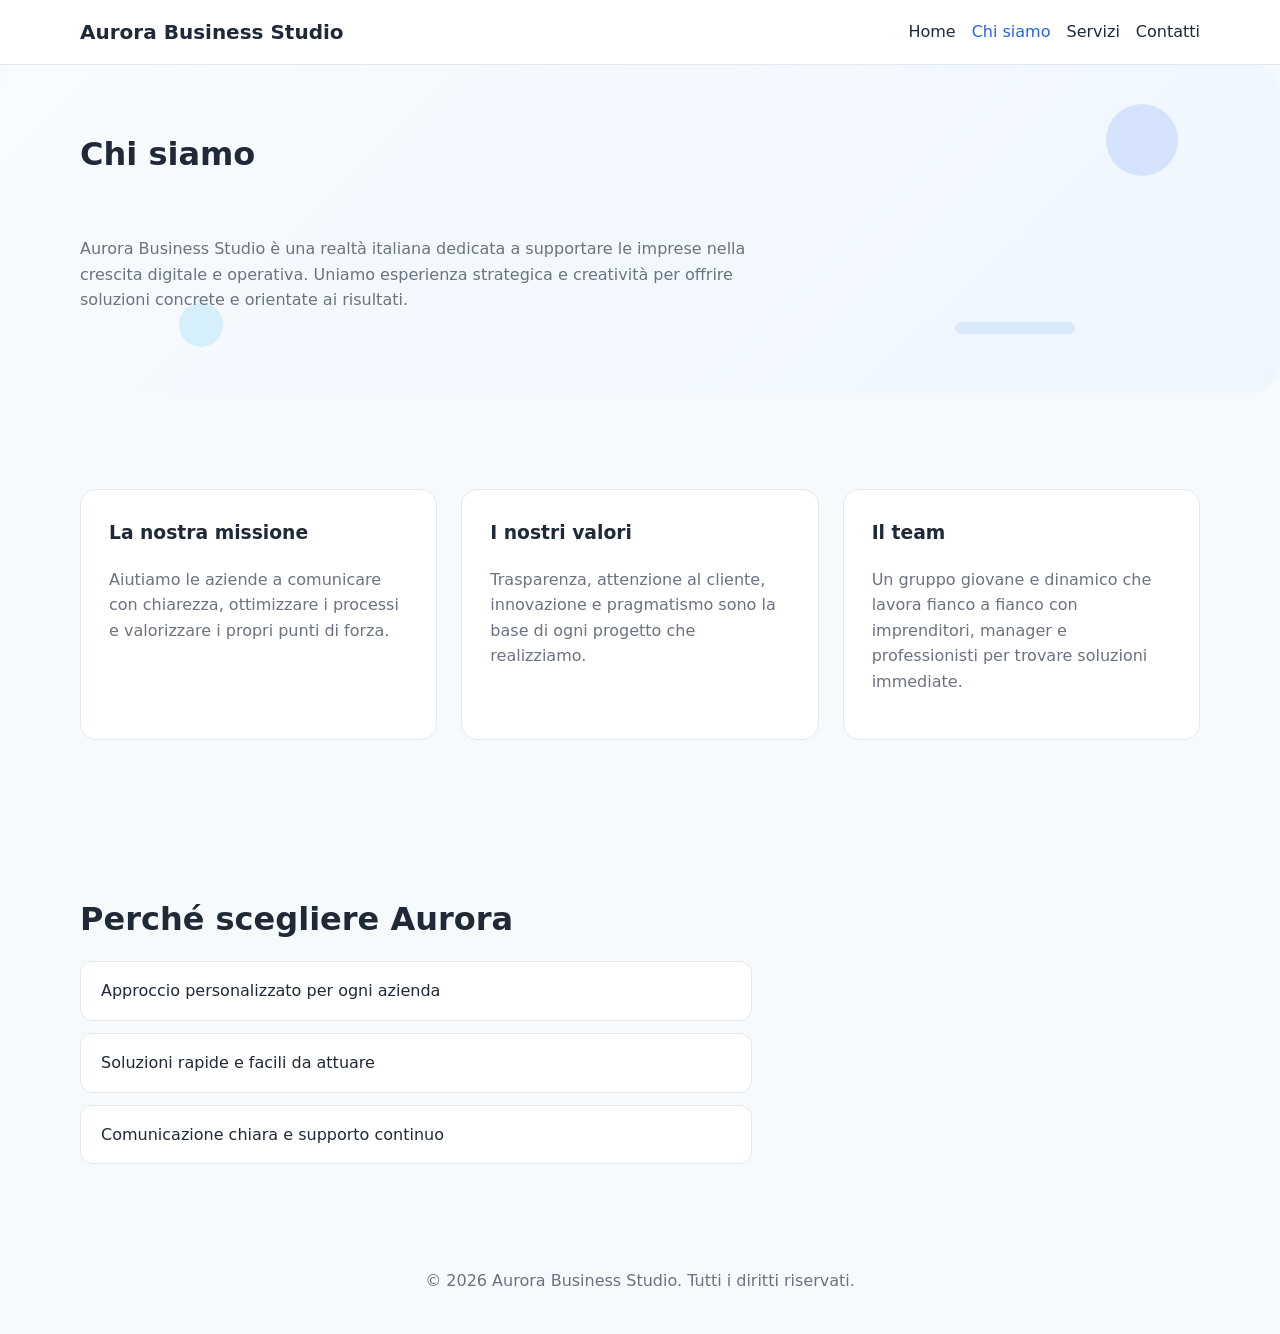
==== chi-siamo.html @ 3a38fb35 "Add initial HTML, CSS, SVG assets, and JavaScript for Aurora Business Studio website" ====
<!DOCTYPE html>
<html lang="it">
<head>
  <meta charset="UTF-8" />
  <meta name="viewport" content="width=device-width, initial-scale=1.0" />
  <title>Chi siamo - Aurora Business Studio</title>
  <link rel="stylesheet" href="styles.css" />
</head>
<body>
  <header class="site-header">
    <div class="container">
      <a class="brand" href="index.html">Aurora Business Studio</a>
      <nav>
        <a href="index.html">Home</a>
        <a href="chi-siamo.html" class="active">Chi siamo</a>
        <a href="servizi.html">Servizi</a>
        <a href="contatti.html">Contatti</a>
      </nav>
    </div>
  </header>

  <main>
    <section class="section page-hero fade-in">
      <div class="hero-decor">
        <span></span>
        <span></span>
        <span></span>
      </div>
      <div class="container">
        <h2>Chi siamo</h2>
        <p>Aurora Business Studio è una realtà italiana dedicata a supportare le imprese nella crescita digitale e operativa. Uniamo esperienza strategica e creatività per offrire soluzioni concrete e orientate ai risultati.</p>
      </div>
    </section>

    <section class="section feature-section fade-in">
      <div class="container service-grid">
        <article>
          <h3>La nostra missione</h3>
          <p>Aiutiamo le aziende a comunicare con chiarezza, ottimizzare i processi e valorizzare i propri punti di forza.</p>
        </article>
        <article>
          <h3>I nostri valori</h3>
          <p>Trasparenza, attenzione al cliente, innovazione e pragmatismo sono la base di ogni progetto che realizziamo.</p>
        </article>
        <article>
          <h3>Il team</h3>
          <p>Un gruppo giovane e dinamico che lavora fianco a fianco con imprenditori, manager e professionisti per trovare soluzioni immediate.</p>
        </article>
      </div>
    </section>

    <section class="section fade-in">
      <div class="container">
        <h2>Perché scegliere Aurora</h2>
        <ul class="feature-list">
          <li>Approccio personalizzato per ogni azienda</li>
          <li>Soluzioni rapide e facili da attuare</li>
          <li>Comunicazione chiara e supporto continuo</li>
        </ul>
      </div>
    </section>
  </main>

  <footer class="site-footer">
    <div class="container">
      <p>&copy; 2026 Aurora Business Studio. Tutti i diritti riservati.</p>
    </div>
  </footer>

  <script src="script.js"></script>
</body>
</html>
---- styles.css ----
:root {
  --bg: #f7fafc;
  --surface: #ffffff;
  --text: #1f2937;
  --muted: #6b7280;
  --primary: #2563eb;
  --primary-dark: #1d4ed8;
  --border: #e5e7eb;
}

* {
  box-sizing: border-box;
}

body {
  margin: 0;
  font-family: Inter, system-ui, sans-serif;
  background: var(--bg);
  color: var(--text);
  line-height: 1.6;
}

img {
  max-width: 100%;
  display: block;
}

.container {
  width: min(1120px, calc(100% - 2rem));
  margin: 0 auto;
}

.site-header {
  background: var(--surface);
  border-bottom: 1px solid var(--border);
  position: sticky;
  top: 0;
  z-index: 10;
}

.site-header .container {
  display: flex;
  align-items: center;
  justify-content: space-between;
  gap: 1rem;
  padding: 1rem 0;
}

.site-header h1 {
  margin: 0;
  font-size: 1.25rem;
}

nav {
  display: flex;
  flex-wrap: wrap;
  gap: 1rem;
}

.brand {
  color: var(--text);
  text-decoration: none;
  font-weight: 700;
  font-size: 1.25rem;
}

nav a {
  color: var(--text);
  text-decoration: none;
  font-weight: 500;
}

nav a:hover,
nav a.active,
.brand:hover {
  color: var(--primary);
}

.hero {
  min-height: calc(100vh - 90px);
  padding: 5rem 0 4rem;
  display: grid;
  align-items: center;
  background: linear-gradient(135deg, #eff6ff 0%, #f8fafc 100%);
}

.hero .container {
  max-width: 1120px;
  display: grid;
  gap: 2rem;
  align-items: center;
  grid-template-columns: 1fr 1fr;
}

.hero-text {
  max-width: 40rem;
}

.hero-image {
  position: relative;
}

.hero-image img {
  width: 100%;
  border-radius: 1.5rem;
  box-shadow: 0 24px 60px rgba(15, 23, 42, 0.08);
  animation: floatImage 8s ease-in-out infinite;
}

.hero-graphics {
  position: absolute;
  inset: 0;
  pointer-events: none;
}

.graphic {
  position: absolute;
  border-radius: 999px;
  opacity: 0.9;
  animation: floatAround 6s ease-in-out infinite;
}

.graphic-circle {
  width: 80px;
  height: 80px;
  background: rgba(37, 99, 235, 0.16);
  top: 10%;
  left: 12%;
}

.graphic-small {
  width: 50px;
  height: 50px;
  background: rgba(14, 165, 233, 0.22);
  top: 65%;
  right: 14%;
  animation-delay: 1.2s;
}

.graphic-line {
  width: 120px;
  height: 14px;
  background: rgba(59, 130, 246, 0.24);
  bottom: 12%;
  left: 26%;
  border-radius: 999px;
  animation-delay: 0.6s;
}

.card-icon img {
  width: 52px;
  animation: popIn 0.7s ease-out;
}

.service-grid article {
  background: var(--surface);
  border: 1px solid var(--border);
  border-radius: 1rem;
  padding: 1.75rem;
  transition: transform 0.25s ease, box-shadow 0.25s ease;
}

.service-grid article:hover {
  transform: translateY(-6px);
  box-shadow: 0 20px 40px rgba(15, 23, 42, 0.12);
}

@keyframes floatImage {
  0%, 100% { transform: translateY(0); }
  50% { transform: translateY(-10px); }
}

@keyframes floatAround {
  0%, 100% { transform: translateY(0); }
  50% { transform: translateY(10px); }
}

@keyframes popIn {
  from { opacity: 0; transform: scale(0.85); }
  to { opacity: 1; transform: scale(1); }
}

.page-hero {
  position: relative;
  overflow: hidden;
  border-radius: 1.75rem;
  background: linear-gradient(135deg, #f8fbff 0%, #eff6ff 100%);
  padding: 3rem 2rem;
  margin-bottom: 2rem;
}

.page-hero .container {
  display: grid;
  gap: 1.5rem;
  align-items: center;
}

.page-hero .hero-decor {
  position: absolute;
  inset: 0;
  pointer-events: none;
}

.page-hero .hero-decor span {
  position: absolute;
  border-radius: 999px;
  opacity: 0.75;
  animation: floatAround 7s ease-in-out infinite;
}

.page-hero .hero-decor span:nth-child(1) {
  width: 72px;
  height: 72px;
  background: rgba(37, 99, 235, 0.18);
  top: 12%;
  right: 8%;
}

.page-hero .hero-decor span:nth-child(2) {
  width: 44px;
  height: 44px;
  background: rgba(14, 165, 233, 0.18);
  bottom: 14%;
  left: 14%;
  animation-delay: 1.1s;
}

.page-hero .hero-decor span:nth-child(3) {
  width: 120px;
  height: 12px;
  background: rgba(59, 130, 246, 0.16);
  bottom: 18%;
  right: 16%;
  border-radius: 999px;
  animation-delay: 0.5s;
}

.page-hero h2 {
  margin: 0;
}

.service-grid article {
  background: var(--surface);
  border: 1px solid var(--border);
  border-radius: 1rem;
  padding: 1.75rem;
  transition: transform 0.25s ease, box-shadow 0.25s ease;
}

.hero p {
  max-width: 34rem;
  margin: 1.5rem 0 2.5rem;
  color: var(--muted);
  font-size: 1.05rem;
}

.button {
  display: inline-block;
  padding: 0.9rem 1.75rem;
  background: var(--primary);
  color: white;
  border-radius: 999px;
  text-decoration: none;
  font-weight: 600;
}

.button:hover {
  background: var(--primary-dark);
}

.section {
  padding: 4rem 0;
}

.section h2 {
  margin-bottom: 1rem;
  font-size: 2rem;
}

.section p {
  max-width: 42rem;
  color: var(--muted);
}

.feature-list {
  display: grid;
  gap: 0.75rem;
  max-width: 42rem;
  list-style: none;
  padding: 0;
  margin: 0;
}

.feature-list li {
  background: var(--surface);
  border: 1px solid var(--border);
  border-radius: 0.75rem;
  padding: 1rem 1.25rem;
}

.service-grid {
  display: grid;
  gap: 1.5rem;
  grid-template-columns: repeat(auto-fit, minmax(220px, 1fr));
}

.home-grid {
  max-width: 960px;
  margin-inline: auto;
}

.service-grid article {
  background: var(--surface);
  border: 1px solid var(--border);
  border-radius: 1rem;
  padding: 1.75rem;
}

.service-grid h3 {
  margin-top: 0;
}

.contact-section form {
  display: grid;
  gap: 1rem;
  max-width: 40rem;
}

label {
  font-weight: 600;
}

input,
textarea {
  width: 100%;
  border: 1px solid var(--border);
  border-radius: 0.75rem;
  padding: 0.9rem 1rem;
  font: inherit;
  background: white;
}

button[type="submit"] {
  width: fit-content;
  padding: 0.95rem 1.8rem;
  border: none;
  border-radius: 999px;
  background: var(--primary);
  color: white;
  cursor: pointer;
  font-weight: 600;
}

button[type="submit"]:hover {
  background: var(--primary-dark);
}

.popup-overlay {
  position: fixed;
  inset: 0;
  background: rgba(15, 23, 42, 0.55);
  display: grid;
  place-items: center;
  padding: 1.5rem;
  z-index: 50;
}

.popup-card {
  background: var(--surface);
  border-radius: 1.25rem;
  padding: 2rem;
  width: min(420px, 100%);
  text-align: center;
  box-shadow: 0 24px 80px rgba(15, 23, 42, 0.18);
  animation: popupIn 0.24s ease-out;
}

.popup-card h3 {
  margin-top: 0;
  margin-bottom: 0.75rem;
}

.popup-card p {
  color: var(--muted);
  margin-bottom: 1.5rem;
}

#popup-close {
  background: var(--primary);
  color: white;
  border: none;
  border-radius: 999px;
  padding: 0.9rem 1.5rem;
  cursor: pointer;
  font-weight: 600;
}

#popup-close:hover {
  background: var(--primary-dark);
}

.hidden {
  display: none;
}

@keyframes popupIn {
  from {
    opacity: 0;
    transform: translateY(20px) scale(0.97);
  }
  to {
    opacity: 1;
    transform: translateY(0) scale(1);
  }
}

.fade-in {
  opacity: 0;
  transform: translateY(20px);
  animation: fadeInUp 0.8s ease forwards;
}

.fade-in:nth-child(1) {
  animation-delay: 0.1s;
}

.fade-in:nth-child(2) {
  animation-delay: 0.2s;
}

.fade-in:nth-child(3) {
  animation-delay: 0.3s;
}

@keyframes fadeInUp {
  to {
    opacity: 1;
    transform: translateY(0);
  }
}

.info-card {
  background: var(--surface);
  border: 1px solid var(--border);
  border-radius: 1rem;
  padding: 2rem;
  box-shadow: 0 20px 50px rgba(15, 23, 42, 0.06);
}

.contact-grid {
  display: grid;
  gap: 2rem;
  grid-template-columns: 1fr 1fr;
}

.contact-info {
  background: linear-gradient(135deg, rgba(37, 99, 235, 0.08), rgba(56, 189, 248, 0.08));
  border: 1px solid rgba(37, 99, 235, 0.15);
  border-radius: 1rem;
  padding: 2rem;
}

@media (max-width: 840px) {
  .contact-grid {
    grid-template-columns: 1fr;
  }
}

.site-footer {
  padding: 1.5rem 0;
  text-align: center;
  color: var(--muted);
}

@media (max-width: 840px) {
  .service-grid,
  .contact-grid {
    grid-template-columns: 1fr;
  }
}

@media (max-width: 840px) {
  .service-grid,
  .contact-grid {
    grid-template-columns: 1fr;
  }

  .hero {
    min-height: auto;
    padding: 4rem 0 3rem;
  }

  .hero .container,
  .page-hero .container {
    grid-template-columns: 1fr;
  }

  .hero h2,
  .page-hero h2 {
    font-size: clamp(2rem, 6vw, 2.6rem);
  }

  .hero p,
  .page-hero p {
    max-width: 100%;
  }
}

@media (max-width: 640px) {
  .site-header .container {
    flex-direction: column;
    align-items: flex-start;
  }

  .hero {
    padding: 3rem 0 2rem;
  }

  .hero .container {
    width: 100%;
  }

  .hero h2 {
    font-size: 2.1rem;
  }

  .hero p {
    margin-bottom: 1.5rem;
  }

  .site-header {
    padding: 0.75rem 0;
  }
}
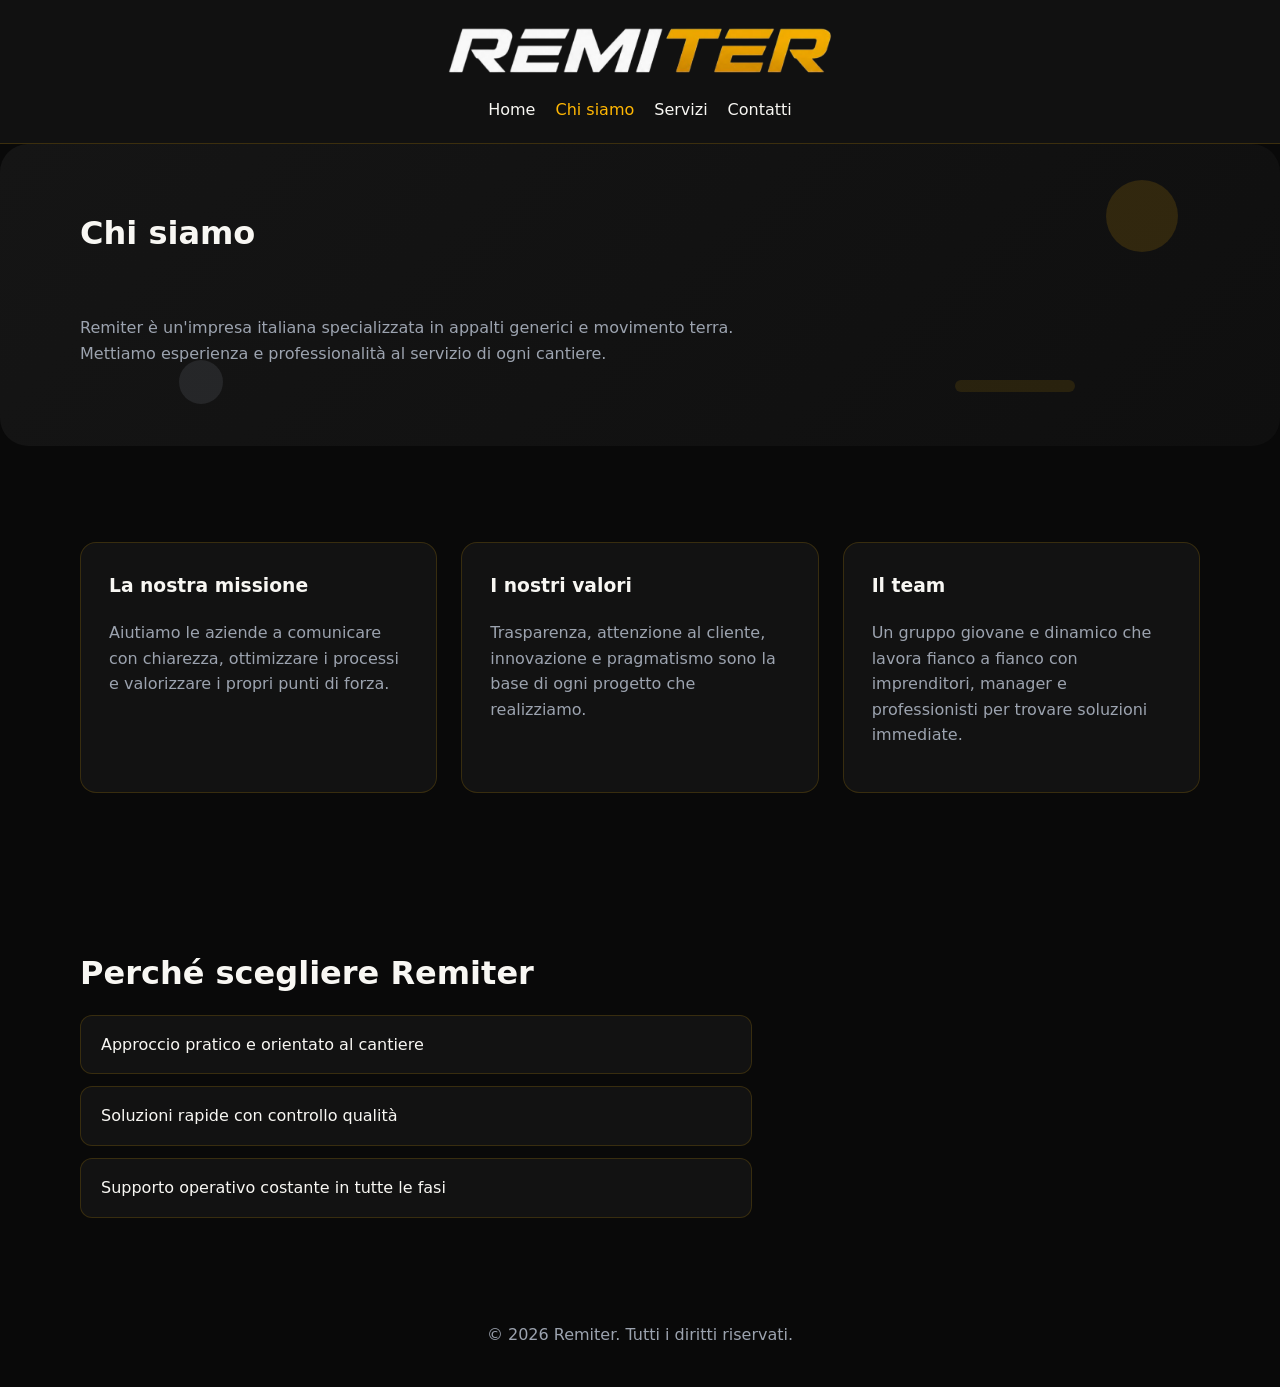
==== commit 16817f9a: "Refactor code structure for improved readability and maintainability" ====
--- a/chi-siamo.html
+++ b/chi-siamo.html
@@ -3,13 +3,13 @@
 <head>
   <meta charset="UTF-8" />
   <meta name="viewport" content="width=device-width, initial-scale=1.0" />
-  <title>Chi siamo - Aurora Business Studio</title>
+  <title>Chi siamo - Remiter</title>
   <link rel="stylesheet" href="styles.css" />
 </head>
 <body>
   <header class="site-header">
     <div class="container">
-      <a class="brand" href="index.html">Aurora Business Studio</a>
+      <a class="brand" href="index.html"><img class="brand-logo" src="assets/text.png" alt="Remiter logo" /></a>
       <nav>
         <a href="index.html">Home</a>
         <a href="chi-siamo.html" class="active">Chi siamo</a>
@@ -28,7 +28,7 @@
       </div>
       <div class="container">
         <h2>Chi siamo</h2>
-        <p>Aurora Business Studio è una realtà italiana dedicata a supportare le imprese nella crescita digitale e operativa. Uniamo esperienza strategica e creatività per offrire soluzioni concrete e orientate ai risultati.</p>
+        <p>Remiter è un'impresa italiana specializzata in appalti generici e movimento terra. Mettiamo esperienza e professionalità al servizio di ogni cantiere.</p>
       </div>
     </section>
 
@@ -51,11 +51,11 @@
 
     <section class="section fade-in">
       <div class="container">
-        <h2>Perché scegliere Aurora</h2>
+        <h2>Perché scegliere Remiter</h2>
         <ul class="feature-list">
-          <li>Approccio personalizzato per ogni azienda</li>
-          <li>Soluzioni rapide e facili da attuare</li>
-          <li>Comunicazione chiara e supporto continuo</li>
+          <li>Approccio pratico e orientato al cantiere</li>
+          <li>Soluzioni rapide con controllo qualità</li>
+          <li>Supporto operativo costante in tutte le fasi</li>
         </ul>
       </div>
     </section>
@@ -63,7 +63,7 @@
 
   <footer class="site-footer">
     <div class="container">
-      <p>&copy; 2026 Aurora Business Studio. Tutti i diritti riservati.</p>
+      <p>&copy; 2026 Remiter. Tutti i diritti riservati.</p>
     </div>
   </footer>
 
--- a/styles.css
+++ b/styles.css
@@ -1,11 +1,13 @@
 :root {
-  --bg: #f7fafc;
-  --surface: #ffffff;
-  --text: #1f2937;
-  --muted: #6b7280;
-  --primary: #2563eb;
-  --primary-dark: #1d4ed8;
-  --border: #e5e7eb;
+  --bg: #090909;
+  --surface: #121212;
+  --surface-soft: #1f1f1f;
+  --text: #f8f7f3;
+  --muted: #9ca3af;
+  --primary: #ffb703;
+  --primary-dark: #d48806;
+  --accent: #f7c948;
+  --border: rgba(255, 183, 3, 0.16);
 }
 
 * {
@@ -20,19 +22,32 @@
   line-height: 1.6;
 }
 
+body.intro-active {
+  overflow: hidden;
+  height: 100vh;
+}
+
 img {
   max-width: 100%;
   display: block;
 }
 
+body.intro-hidden .site-header,
+body.intro-hidden main,
+body.no-intro .site-header,
+body.no-intro main {
+  opacity: 1;
+  transform: translateY(0);
+}
+
 .container {
   width: min(1120px, calc(100% - 2rem));
   margin: 0 auto;
 }
 
 .site-header {
-  background: var(--surface);
-  border-bottom: 1px solid var(--border);
+  background: rgba(18, 18, 18, 0.96);
+  border-bottom: 1px solid rgba(255, 183, 3, 0.18);
   position: sticky;
   top: 0;
   z-index: 10;
@@ -40,10 +55,163 @@
 
 .site-header .container {
   display: flex;
+  flex-direction: column;
   align-items: center;
-  justify-content: space-between;
-  gap: 1rem;
-  padding: 1rem 0;
+  justify-content: center;
+  gap: 0.75rem;
+  padding: 1.25rem 0;
+}
+
+.hero {
+  min-height: calc(100vh - 90px);
+  padding: 5rem 0 4rem;
+  display: grid;
+  align-items: center;
+  background: linear-gradient(180deg, rgba(30, 30, 30, 1) 0%, rgba(18, 18, 18, 1) 100%);
+}
+
+.intro-screen {
+  position: fixed;
+  inset: 0;
+  display: grid;
+  place-items: center;
+  background: #090909;
+  z-index: 1000;
+  opacity: 1;
+  transition: opacity 0.7s ease;
+}
+
+.intro-screen.hidden {
+  opacity: 0;
+  pointer-events: none;
+}
+
+.site-header,
+main {
+  opacity: 0;
+  transform: translateY(18px);
+  transition: opacity 0.75s ease, transform 0.75s ease;
+}
+
+body.intro-hidden .site-header,
+body.intro-hidden main {
+  opacity: 1;
+  transform: translateY(0);
+}
+
+.intro-content {
+  text-align: center;
+  color: #f8f7f3;
+}
+
+.intro-logo {
+  width: 320px;
+  max-width: 90vw;
+  height: auto;
+  display: block;
+  margin: 0 auto 1rem;
+  opacity: 0;
+  transform: scale(0.85);
+  animation: introReveal 1.2s ease forwards;
+}
+
+.intro-subtitle {
+  margin: 0;
+  color: #9ca3af;
+  font-size: 1rem;
+  letter-spacing: 0.15em;
+  text-transform: uppercase;
+  opacity: 0;
+  transform: translateY(16px);
+  animation: introText 1.2s ease 0.5s forwards;
+}
+
+.intro-arrow {
+  width: 42px;
+  height: 42px;
+  margin: 1.75rem auto 0;
+  border-bottom: 3px solid #ffb703;
+  border-right: 3px solid #ffb703;
+  transform: rotate(45deg);
+  opacity: 0;
+  animation: introArrow 1.2s ease 0.9s forwards, introBlink 1.5s ease-in-out 1.8s infinite;
+}
+
+@keyframes introReveal {
+  to {
+    opacity: 1;
+    transform: scale(1);
+  }
+}
+
+@keyframes introText {
+  to {
+    opacity: 1;
+    transform: translateY(0);
+  }
+}
+
+@keyframes introArrow {
+  0% {
+    opacity: 0;
+    transform: rotate(45deg);
+  }
+  100% {
+    opacity: 1;
+    transform: rotate(45deg);
+  }
+}
+
+@keyframes introBlink {
+  0%, 100% {
+    opacity: 1;
+  }
+  50% {
+    opacity: 0.35;
+  }
+}
+
+.hero p {
+  max-width: 34rem;
+  margin: 1.5rem 0 2.5rem;
+  color: var(--muted);
+  font-size: 1.05rem;
+}
+
+.button {
+  display: inline-block;
+  padding: 0.9rem 1.75rem;
+  background: var(--primary);
+  color: #090909;
+  border-radius: 999px;
+  text-decoration: none;
+  font-weight: 700;
+}
+
+.button:hover {
+  background: var(--primary-dark);
+}
+
+.feature-list li,
+.service-grid article,
+.popup-card {
+  background: var(--surface);
+  border: 1px solid var(--border);
+}
+
+.section {
+  padding: 4rem 0;
+}
+
+.section h2 {
+  margin-bottom: 1rem;
+  font-size: 2rem;
+  color: var(--text);
+}
+
+.section p {
+  max-width: 42rem;
+  color: var(--muted);
 }
 
 .site-header h1 {
@@ -54,7 +222,8 @@
 nav {
   display: flex;
   flex-wrap: wrap;
-  gap: 1rem;
+  justify-content: center;
+  gap: 1.25rem;
 }
 
 .brand {
@@ -70,6 +239,23 @@
   font-weight: 500;
 }
 
+.brand {
+  color: var(--text);
+  text-decoration: none;
+  font-weight: 700;
+  font-size: 1.25rem;
+  display: inline-flex;
+  align-items: center;
+  gap: 1rem;
+}
+
+.brand-logo {
+  width: 400px;
+  height: auto;
+  display: block;
+  border-radius: 0.35rem;
+}
+
 nav a:hover,
 nav a.active,
 .brand:hover {
@@ -81,7 +267,8 @@
   padding: 5rem 0 4rem;
   display: grid;
   align-items: center;
-  background: linear-gradient(135deg, #eff6ff 0%, #f8fafc 100%);
+  background: radial-gradient(circle at top, rgba(255, 183, 3, 0.08), transparent 28%),
+    linear-gradient(180deg, #121212 0%, #090909 100%);
 }
 
 .hero .container {
@@ -184,7 +371,7 @@
   position: relative;
   overflow: hidden;
   border-radius: 1.75rem;
-  background: linear-gradient(135deg, #f8fbff 0%, #eff6ff 100%);
+  background: linear-gradient(135deg, #151515 0%, #0f0f0f 100%);
   padding: 3rem 2rem;
   margin-bottom: 2rem;
 }
@@ -211,7 +398,7 @@
 .page-hero .hero-decor span:nth-child(1) {
   width: 72px;
   height: 72px;
-  background: rgba(37, 99, 235, 0.18);
+  background: rgba(255, 183, 3, 0.18);
   top: 12%;
   right: 8%;
 }
@@ -219,7 +406,7 @@
 .page-hero .hero-decor span:nth-child(2) {
   width: 44px;
   height: 44px;
-  background: rgba(14, 165, 233, 0.18);
+  background: rgba(156, 163, 175, 0.18);
   bottom: 14%;
   left: 14%;
   animation-delay: 1.1s;
@@ -228,7 +415,7 @@
 .page-hero .hero-decor span:nth-child(3) {
   width: 120px;
   height: 12px;
-  background: rgba(59, 130, 246, 0.16);
+  background: rgba(255, 183, 3, 0.14);
   bottom: 18%;
   right: 16%;
   border-radius: 999px;
@@ -333,11 +520,17 @@
 input,
 textarea {
   width: 100%;
-  border: 1px solid var(--border);
+  border: 1px solid rgba(255, 183, 3, 0.18);
   border-radius: 0.75rem;
   padding: 0.9rem 1rem;
   font: inherit;
-  background: white;
+  background: #121212;
+  color: var(--text);
+}
+
+input::placeholder,
+textarea::placeholder {
+  color: #9ca3af;
 }
 
 button[type="submit"] {
@@ -346,9 +539,9 @@
   border: none;
   border-radius: 999px;
   background: var(--primary);
-  color: white;
+  color: #090909;
   cursor: pointer;
-  font-weight: 600;
+  font-weight: 700;
 }
 
 button[type="submit"]:hover {
@@ -454,8 +647,8 @@
 }
 
 .contact-info {
-  background: linear-gradient(135deg, rgba(37, 99, 235, 0.08), rgba(56, 189, 248, 0.08));
-  border: 1px solid rgba(37, 99, 235, 0.15);
+  background: linear-gradient(135deg, rgba(255, 183, 3, 0.08), rgba(255, 183, 3, 0.02));
+  border: 1px solid rgba(255, 183, 3, 0.15);
   border-radius: 1rem;
   padding: 2rem;
 }
@@ -477,12 +670,20 @@
   .contact-grid {
     grid-template-columns: 1fr;
   }
-}
-
-@media (max-width: 840px) {
-  .service-grid,
-  .contact-grid {
-    grid-template-columns: 1fr;
+
+  .site-header .container {
+    flex-direction: column;
+    align-items: flex-start;
+    gap: 0.75rem;
+  }
+
+  nav {
+    width: 100%;
+    justify-content: flex-start;
+  }
+
+  nav a {
+    padding: 0.35rem 0;
   }
 
   .hero {
@@ -495,6 +696,24 @@
     grid-template-columns: 1fr;
   }
 
+  .hero-image {
+    order: -1;
+  }
+
+  .hero-image img {
+    max-height: 320px;
+    object-fit: cover;
+  }
+
+  .hero-graphics {
+    display: none;
+  }
+
+  .hero-text,
+  .page-hero .container {
+    width: 100%;
+  }
+
   .hero h2,
   .page-hero h2 {
     font-size: clamp(2rem, 6vw, 2.6rem);
@@ -503,6 +722,20 @@
   .hero p,
   .page-hero p {
     max-width: 100%;
+  }
+
+  .section {
+    padding: 3rem 0;
+  }
+
+  .page-hero {
+    padding: 2rem 1rem;
+  }
+
+  .service-grid article,
+  .contact-section form,
+  .feature-list li {
+    padding: 1.25rem;
   }
 }
 
@@ -512,20 +745,32 @@
     align-items: flex-start;
   }
 
+  nav {
+    width: 100%;
+    gap: 0.5rem;
+  }
+
   .hero {
     padding: 3rem 0 2rem;
   }
 
-  .hero .container {
-    width: 100%;
-  }
-
-  .hero h2 {
-    font-size: 2.1rem;
-  }
-
-  .hero p {
-    margin-bottom: 1.5rem;
+  .hero .container,
+  .page-hero .container {
+    gap: 1.5rem;
+  }
+
+  .hero h2,
+  .page-hero h2 {
+    font-size: 2rem;
+  }
+
+  .hero p,
+  .page-hero p {
+    margin-bottom: 1.25rem;
+  }
+
+  .hero-image img {
+    border-radius: 1.2rem;
   }
 
   .site-header {
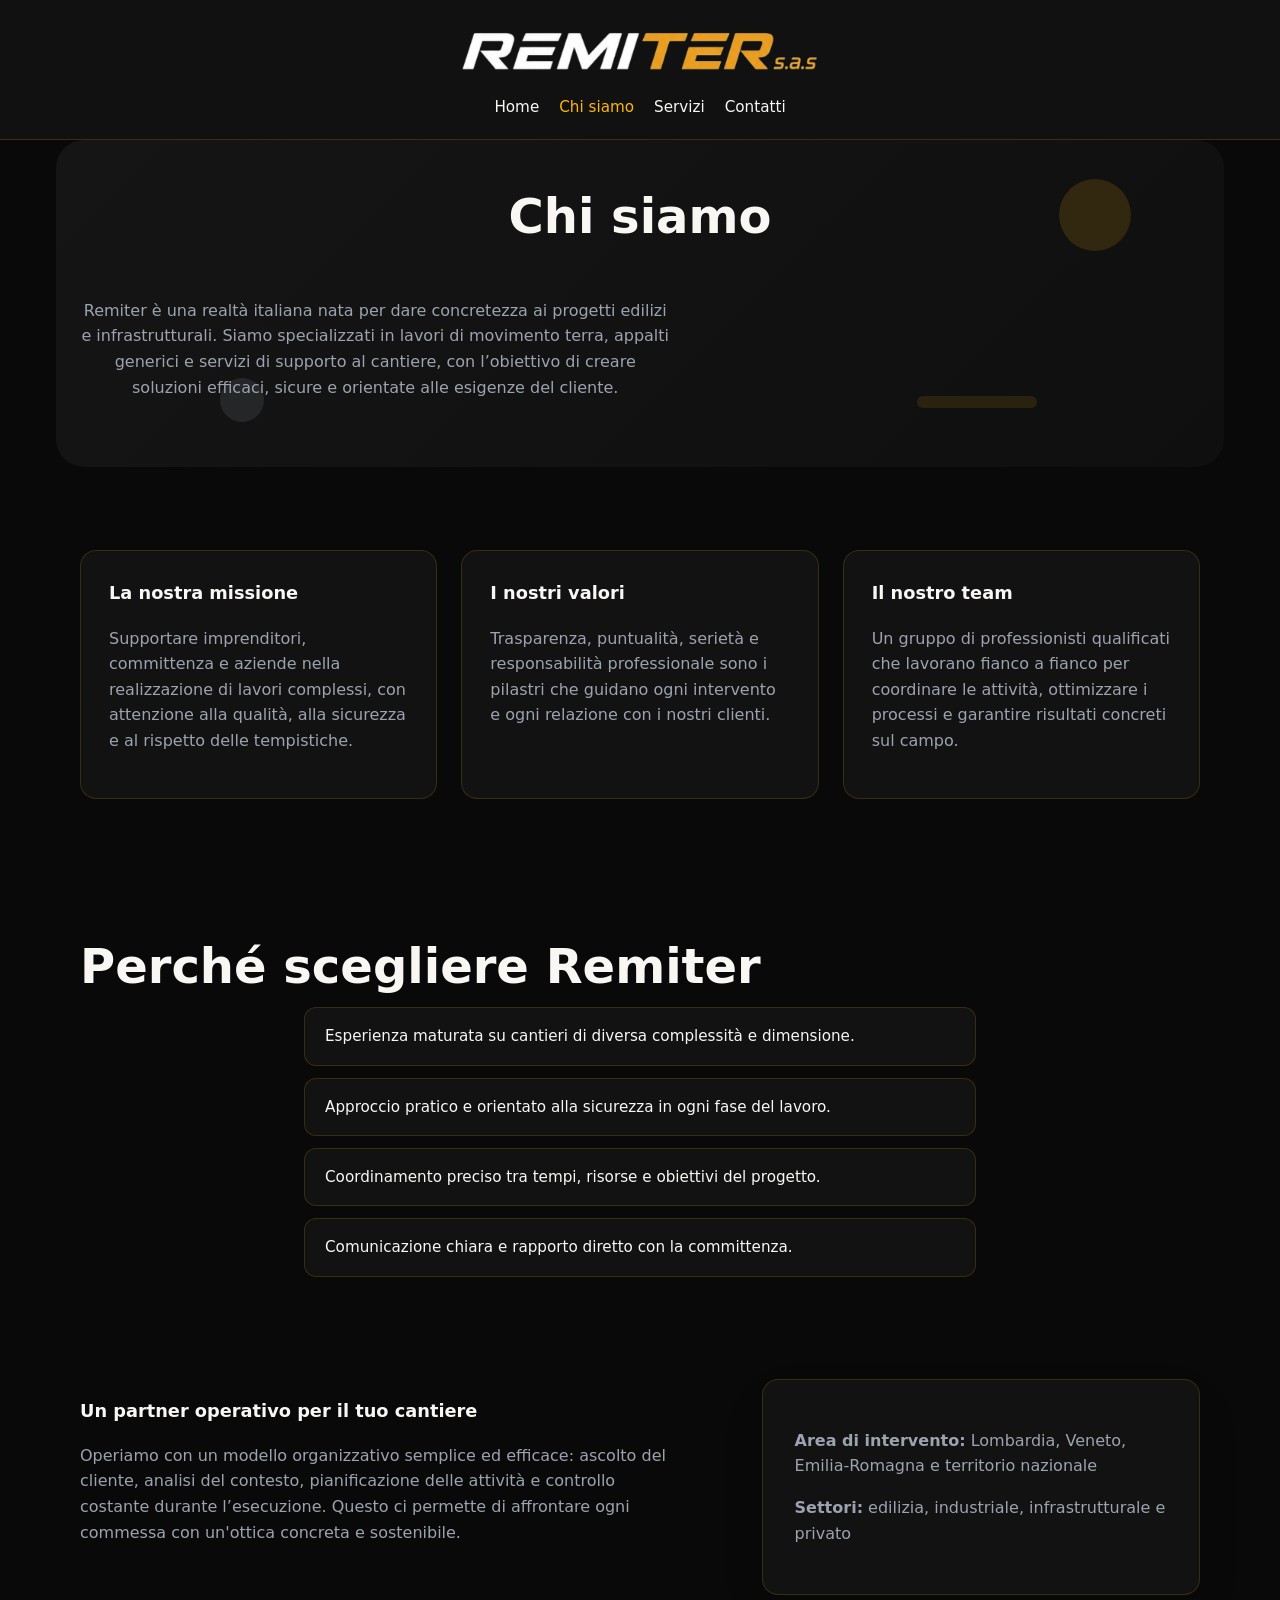
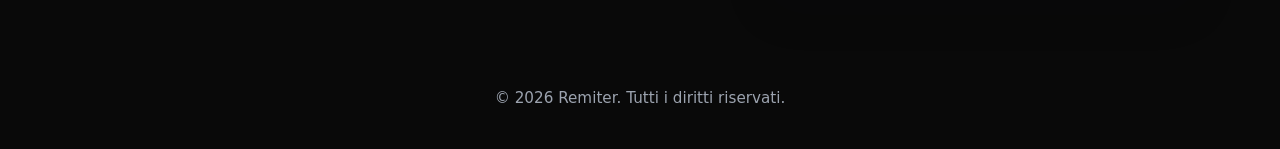
==== commit b098a73c: "Add .DS_Store file to repository" ====
--- a/chi-siamo.html
+++ b/chi-siamo.html
@@ -1,72 +1,86 @@
-<!DOCTYPE html>
-<html lang="it">
-<head>
-  <meta charset="UTF-8" />
-  <meta name="viewport" content="width=device-width, initial-scale=1.0" />
-  <title>Chi siamo - Remiter</title>
-  <link rel="stylesheet" href="styles.css" />
-</head>
-<body>
-  <header class="site-header">
-    <div class="container">
-      <a class="brand" href="index.html"><img class="brand-logo" src="assets/text.png" alt="Remiter logo" /></a>
-      <nav>
-        <a href="index.html">Home</a>
-        <a href="chi-siamo.html" class="active">Chi siamo</a>
-        <a href="servizi.html">Servizi</a>
-        <a href="contatti.html">Contatti</a>
-      </nav>
-    </div>
-  </header>
-
-  <main>
-    <section class="section page-hero fade-in">
-      <div class="hero-decor">
-        <span></span>
-        <span></span>
-        <span></span>
-      </div>
-      <div class="container">
-        <h2>Chi siamo</h2>
-        <p>Remiter è un'impresa italiana specializzata in appalti generici e movimento terra. Mettiamo esperienza e professionalità al servizio di ogni cantiere.</p>
-      </div>
-    </section>
-
-    <section class="section feature-section fade-in">
-      <div class="container service-grid">
-        <article>
-          <h3>La nostra missione</h3>
-          <p>Aiutiamo le aziende a comunicare con chiarezza, ottimizzare i processi e valorizzare i propri punti di forza.</p>
-        </article>
-        <article>
-          <h3>I nostri valori</h3>
-          <p>Trasparenza, attenzione al cliente, innovazione e pragmatismo sono la base di ogni progetto che realizziamo.</p>
-        </article>
-        <article>
-          <h3>Il team</h3>
-          <p>Un gruppo giovane e dinamico che lavora fianco a fianco con imprenditori, manager e professionisti per trovare soluzioni immediate.</p>
-        </article>
-      </div>
-    </section>
-
-    <section class="section fade-in">
-      <div class="container">
-        <h2>Perché scegliere Remiter</h2>
-        <ul class="feature-list">
-          <li>Approccio pratico e orientato al cantiere</li>
-          <li>Soluzioni rapide con controllo qualità</li>
-          <li>Supporto operativo costante in tutte le fasi</li>
-        </ul>
-      </div>
-    </section>
-  </main>
-
-  <footer class="site-footer">
-    <div class="container">
-      <p>&copy; 2026 Remiter. Tutti i diritti riservati.</p>
-    </div>
-  </footer>
-
-  <script src="script.js"></script>
-</body>
-</html>
+<!DOCTYPE html>
+<html lang="it">
+<head>
+  <meta charset="UTF-8" />
+  <meta name="viewport" content="width=device-width, initial-scale=1.0" />
+  <title>Chi siamo - Remiter</title>
+  <link rel="stylesheet" href="styles.css" />
+</head>
+<body>
+  <header class="site-header">
+    <div class="container">
+      <a class="brand" href="index.html"><img class="brand-logo" src="assets/text.png?v=20260925" alt="Remiter logo" /></a>
+      <nav>
+        <a href="index.html">Home</a>
+        <a href="chi-siamo.html" class="active">Chi siamo</a>
+        <a href="servizi.html">Servizi</a>
+        <a href="contatti.html">Contatti</a>
+      </nav>
+    </div>
+  </header>
+
+  <main>
+    <section class="section page-hero fade-in">
+      <div class="hero-decor">
+        <span></span>
+        <span></span>
+        <span></span>
+      </div>
+      <div class="container">
+        <h2>Chi siamo</h2>
+        <p>Remiter è una realtà italiana nata per dare concretezza ai progetti edilizi e infrastrutturali. Siamo specializzati in lavori di movimento terra, appalti generici e servizi di supporto al cantiere, con l’obiettivo di creare soluzioni efficaci, sicure e orientate alle esigenze del cliente.</p>
+      </div>
+    </section>
+
+    <section class="section feature-section fade-in">
+      <div class="container service-grid">
+        <article>
+          <h3>La nostra missione</h3>
+          <p>Supportare imprenditori, committenza e aziende nella realizzazione di lavori complessi, con attenzione alla qualità, alla sicurezza e al rispetto delle tempistiche.</p>
+        </article>
+        <article>
+          <h3>I nostri valori</h3>
+          <p>Trasparenza, puntualità, serietà e responsabilità professionale sono i pilastri che guidano ogni intervento e ogni relazione con i nostri clienti.</p>
+        </article>
+        <article>
+          <h3>Il nostro team</h3>
+          <p>Un gruppo di professionisti qualificati che lavorano fianco a fianco per coordinare le attività, ottimizzare i processi e garantire risultati concreti sul campo.</p>
+        </article>
+      </div>
+    </section>
+
+    <section class="section fade-in">
+      <div class="container">
+        <h2>Perché scegliere Remiter</h2>
+        <ul class="feature-list">
+          <li>Esperienza maturata su cantieri di diversa complessità e dimensione.</li>
+          <li>Approccio pratico e orientato alla sicurezza in ogni fase del lavoro.</li>
+          <li>Coordinamento preciso tra tempi, risorse e obiettivi del progetto.</li>
+          <li>Comunicazione chiara e rapporto diretto con la committenza.</li>
+        </ul>
+      </div>
+    </section>
+
+    <section class="section fade-in">
+      <div class="container company-panel">
+        <div>
+          <h3>Un partner operativo per il tuo cantiere</h3>
+          <p>Operiamo con un modello organizzativo semplice ed efficace: ascolto del cliente, analisi del contesto, pianificazione delle attività e controllo costante durante l’esecuzione. Questo ci permette di affrontare ogni commessa con un'ottica concreta e sostenibile.</p>
+        </div>
+        <div class="info-card">
+          <p><strong>Area di intervento:</strong> Lombardia, Veneto, Emilia-Romagna e territorio nazionale</p>
+          <p><strong>Settori:</strong> edilizia, industriale, infrastrutturale e privato</p>
+        </div>
+      </div>
+    </section>
+  </main>
+
+  <footer class="site-footer">
+    <div class="container">
+      <p>&copy; 2026 Remiter. Tutti i diritti riservati.</p>
+    </div>
+  </footer>
+
+  <script src="script.js"></script>
+</body>
+</html>
--- a/styles.css
+++ b/styles.css
@@ -1,779 +1,1152 @@
-:root {
-  --bg: #090909;
-  --surface: #121212;
-  --surface-soft: #1f1f1f;
-  --text: #f8f7f3;
-  --muted: #9ca3af;
-  --primary: #ffb703;
-  --primary-dark: #d48806;
-  --accent: #f7c948;
-  --border: rgba(255, 183, 3, 0.16);
-}
-
-* {
-  box-sizing: border-box;
-}
-
-body {
-  margin: 0;
-  font-family: Inter, system-ui, sans-serif;
-  background: var(--bg);
-  color: var(--text);
-  line-height: 1.6;
-}
-
-body.intro-active {
-  overflow: hidden;
-  height: 100vh;
-}
-
-img {
-  max-width: 100%;
-  display: block;
-}
-
-body.intro-hidden .site-header,
-body.intro-hidden main,
-body.no-intro .site-header,
-body.no-intro main {
-  opacity: 1;
-  transform: translateY(0);
-}
-
-.container {
-  width: min(1120px, calc(100% - 2rem));
-  margin: 0 auto;
-}
-
-.site-header {
-  background: rgba(18, 18, 18, 0.96);
-  border-bottom: 1px solid rgba(255, 183, 3, 0.18);
-  position: sticky;
-  top: 0;
-  z-index: 10;
-}
-
-.site-header .container {
-  display: flex;
-  flex-direction: column;
-  align-items: center;
-  justify-content: center;
-  gap: 0.75rem;
-  padding: 1.25rem 0;
-}
-
-.hero {
-  min-height: calc(100vh - 90px);
-  padding: 5rem 0 4rem;
-  display: grid;
-  align-items: center;
-  background: linear-gradient(180deg, rgba(30, 30, 30, 1) 0%, rgba(18, 18, 18, 1) 100%);
-}
-
-.intro-screen {
-  position: fixed;
-  inset: 0;
-  display: grid;
-  place-items: center;
-  background: #090909;
-  z-index: 1000;
-  opacity: 1;
-  transition: opacity 0.7s ease;
-}
-
-.intro-screen.hidden {
-  opacity: 0;
-  pointer-events: none;
-}
-
-.site-header,
-main {
-  opacity: 0;
-  transform: translateY(18px);
-  transition: opacity 0.75s ease, transform 0.75s ease;
-}
-
-body.intro-hidden .site-header,
-body.intro-hidden main {
-  opacity: 1;
-  transform: translateY(0);
-}
-
-.intro-content {
-  text-align: center;
-  color: #f8f7f3;
-}
-
-.intro-logo {
-  width: 320px;
-  max-width: 90vw;
-  height: auto;
-  display: block;
-  margin: 0 auto 1rem;
-  opacity: 0;
-  transform: scale(0.85);
-  animation: introReveal 1.2s ease forwards;
-}
-
-.intro-subtitle {
-  margin: 0;
-  color: #9ca3af;
-  font-size: 1rem;
-  letter-spacing: 0.15em;
-  text-transform: uppercase;
-  opacity: 0;
-  transform: translateY(16px);
-  animation: introText 1.2s ease 0.5s forwards;
-}
-
-.intro-arrow {
-  width: 42px;
-  height: 42px;
-  margin: 1.75rem auto 0;
-  border-bottom: 3px solid #ffb703;
-  border-right: 3px solid #ffb703;
-  transform: rotate(45deg);
-  opacity: 0;
-  animation: introArrow 1.2s ease 0.9s forwards, introBlink 1.5s ease-in-out 1.8s infinite;
-}
-
-@keyframes introReveal {
-  to {
-    opacity: 1;
-    transform: scale(1);
-  }
-}
-
-@keyframes introText {
-  to {
-    opacity: 1;
-    transform: translateY(0);
-  }
-}
-
-@keyframes introArrow {
-  0% {
-    opacity: 0;
-    transform: rotate(45deg);
-  }
-  100% {
-    opacity: 1;
-    transform: rotate(45deg);
-  }
-}
-
-@keyframes introBlink {
-  0%, 100% {
-    opacity: 1;
-  }
-  50% {
-    opacity: 0.35;
-  }
-}
-
-.hero p {
-  max-width: 34rem;
-  margin: 1.5rem 0 2.5rem;
-  color: var(--muted);
-  font-size: 1.05rem;
-}
-
-.button {
-  display: inline-block;
-  padding: 0.9rem 1.75rem;
-  background: var(--primary);
-  color: #090909;
-  border-radius: 999px;
-  text-decoration: none;
-  font-weight: 700;
-}
-
-.button:hover {
-  background: var(--primary-dark);
-}
-
-.feature-list li,
-.service-grid article,
-.popup-card {
-  background: var(--surface);
-  border: 1px solid var(--border);
-}
-
-.section {
-  padding: 4rem 0;
-}
-
-.section h2 {
-  margin-bottom: 1rem;
-  font-size: 2rem;
-  color: var(--text);
-}
-
-.section p {
-  max-width: 42rem;
-  color: var(--muted);
-}
-
-.site-header h1 {
-  margin: 0;
-  font-size: 1.25rem;
-}
-
-nav {
-  display: flex;
-  flex-wrap: wrap;
-  justify-content: center;
-  gap: 1.25rem;
-}
-
-.brand {
-  color: var(--text);
-  text-decoration: none;
-  font-weight: 700;
-  font-size: 1.25rem;
-}
-
-nav a {
-  color: var(--text);
-  text-decoration: none;
-  font-weight: 500;
-}
-
-.brand {
-  color: var(--text);
-  text-decoration: none;
-  font-weight: 700;
-  font-size: 1.25rem;
-  display: inline-flex;
-  align-items: center;
-  gap: 1rem;
-}
-
-.brand-logo {
-  width: 400px;
-  height: auto;
-  display: block;
-  border-radius: 0.35rem;
-}
-
-nav a:hover,
-nav a.active,
-.brand:hover {
-  color: var(--primary);
-}
-
-.hero {
-  min-height: calc(100vh - 90px);
-  padding: 5rem 0 4rem;
-  display: grid;
-  align-items: center;
-  background: radial-gradient(circle at top, rgba(255, 183, 3, 0.08), transparent 28%),
-    linear-gradient(180deg, #121212 0%, #090909 100%);
-}
-
-.hero .container {
-  max-width: 1120px;
-  display: grid;
-  gap: 2rem;
-  align-items: center;
-  grid-template-columns: 1fr 1fr;
-}
-
-.hero-text {
-  max-width: 40rem;
-}
-
-.hero-image {
-  position: relative;
-}
-
-.hero-image img {
-  width: 100%;
-  border-radius: 1.5rem;
-  box-shadow: 0 24px 60px rgba(15, 23, 42, 0.08);
-  animation: floatImage 8s ease-in-out infinite;
-}
-
-.hero-graphics {
-  position: absolute;
-  inset: 0;
-  pointer-events: none;
-}
-
-.graphic {
-  position: absolute;
-  border-radius: 999px;
-  opacity: 0.9;
-  animation: floatAround 6s ease-in-out infinite;
-}
-
-.graphic-circle {
-  width: 80px;
-  height: 80px;
-  background: rgba(37, 99, 235, 0.16);
-  top: 10%;
-  left: 12%;
-}
-
-.graphic-small {
-  width: 50px;
-  height: 50px;
-  background: rgba(14, 165, 233, 0.22);
-  top: 65%;
-  right: 14%;
-  animation-delay: 1.2s;
-}
-
-.graphic-line {
-  width: 120px;
-  height: 14px;
-  background: rgba(59, 130, 246, 0.24);
-  bottom: 12%;
-  left: 26%;
-  border-radius: 999px;
-  animation-delay: 0.6s;
-}
-
-.card-icon img {
-  width: 52px;
-  animation: popIn 0.7s ease-out;
-}
-
-.service-grid article {
-  background: var(--surface);
-  border: 1px solid var(--border);
-  border-radius: 1rem;
-  padding: 1.75rem;
-  transition: transform 0.25s ease, box-shadow 0.25s ease;
-}
-
-.service-grid article:hover {
-  transform: translateY(-6px);
-  box-shadow: 0 20px 40px rgba(15, 23, 42, 0.12);
-}
-
-@keyframes floatImage {
-  0%, 100% { transform: translateY(0); }
-  50% { transform: translateY(-10px); }
-}
-
-@keyframes floatAround {
-  0%, 100% { transform: translateY(0); }
-  50% { transform: translateY(10px); }
-}
-
-@keyframes popIn {
-  from { opacity: 0; transform: scale(0.85); }
-  to { opacity: 1; transform: scale(1); }
-}
-
-.page-hero {
-  position: relative;
-  overflow: hidden;
-  border-radius: 1.75rem;
-  background: linear-gradient(135deg, #151515 0%, #0f0f0f 100%);
-  padding: 3rem 2rem;
-  margin-bottom: 2rem;
-}
-
-.page-hero .container {
-  display: grid;
-  gap: 1.5rem;
-  align-items: center;
-}
-
-.page-hero .hero-decor {
-  position: absolute;
-  inset: 0;
-  pointer-events: none;
-}
-
-.page-hero .hero-decor span {
-  position: absolute;
-  border-radius: 999px;
-  opacity: 0.75;
-  animation: floatAround 7s ease-in-out infinite;
-}
-
-.page-hero .hero-decor span:nth-child(1) {
-  width: 72px;
-  height: 72px;
-  background: rgba(255, 183, 3, 0.18);
-  top: 12%;
-  right: 8%;
-}
-
-.page-hero .hero-decor span:nth-child(2) {
-  width: 44px;
-  height: 44px;
-  background: rgba(156, 163, 175, 0.18);
-  bottom: 14%;
-  left: 14%;
-  animation-delay: 1.1s;
-}
-
-.page-hero .hero-decor span:nth-child(3) {
-  width: 120px;
-  height: 12px;
-  background: rgba(255, 183, 3, 0.14);
-  bottom: 18%;
-  right: 16%;
-  border-radius: 999px;
-  animation-delay: 0.5s;
-}
-
-.page-hero h2 {
-  margin: 0;
-}
-
-.service-grid article {
-  background: var(--surface);
-  border: 1px solid var(--border);
-  border-radius: 1rem;
-  padding: 1.75rem;
-  transition: transform 0.25s ease, box-shadow 0.25s ease;
-}
-
-.hero p {
-  max-width: 34rem;
-  margin: 1.5rem 0 2.5rem;
-  color: var(--muted);
-  font-size: 1.05rem;
-}
-
-.button {
-  display: inline-block;
-  padding: 0.9rem 1.75rem;
-  background: var(--primary);
-  color: white;
-  border-radius: 999px;
-  text-decoration: none;
-  font-weight: 600;
-}
-
-.button:hover {
-  background: var(--primary-dark);
-}
-
-.section {
-  padding: 4rem 0;
-}
-
-.section h2 {
-  margin-bottom: 1rem;
-  font-size: 2rem;
-}
-
-.section p {
-  max-width: 42rem;
-  color: var(--muted);
-}
-
-.feature-list {
-  display: grid;
-  gap: 0.75rem;
-  max-width: 42rem;
-  list-style: none;
-  padding: 0;
-  margin: 0;
-}
-
-.feature-list li {
-  background: var(--surface);
-  border: 1px solid var(--border);
-  border-radius: 0.75rem;
-  padding: 1rem 1.25rem;
-}
-
-.service-grid {
-  display: grid;
-  gap: 1.5rem;
-  grid-template-columns: repeat(auto-fit, minmax(220px, 1fr));
-}
-
-.home-grid {
-  max-width: 960px;
-  margin-inline: auto;
-}
-
-.service-grid article {
-  background: var(--surface);
-  border: 1px solid var(--border);
-  border-radius: 1rem;
-  padding: 1.75rem;
-}
-
-.service-grid h3 {
-  margin-top: 0;
-}
-
-.contact-section form {
-  display: grid;
-  gap: 1rem;
-  max-width: 40rem;
-}
-
-label {
-  font-weight: 600;
-}
-
-input,
-textarea {
-  width: 100%;
-  border: 1px solid rgba(255, 183, 3, 0.18);
-  border-radius: 0.75rem;
-  padding: 0.9rem 1rem;
-  font: inherit;
-  background: #121212;
-  color: var(--text);
-}
-
-input::placeholder,
-textarea::placeholder {
-  color: #9ca3af;
-}
-
-button[type="submit"] {
-  width: fit-content;
-  padding: 0.95rem 1.8rem;
-  border: none;
-  border-radius: 999px;
-  background: var(--primary);
-  color: #090909;
-  cursor: pointer;
-  font-weight: 700;
-}
-
-button[type="submit"]:hover {
-  background: var(--primary-dark);
-}
-
-.popup-overlay {
-  position: fixed;
-  inset: 0;
-  background: rgba(15, 23, 42, 0.55);
-  display: grid;
-  place-items: center;
-  padding: 1.5rem;
-  z-index: 50;
-}
-
-.popup-card {
-  background: var(--surface);
-  border-radius: 1.25rem;
-  padding: 2rem;
-  width: min(420px, 100%);
-  text-align: center;
-  box-shadow: 0 24px 80px rgba(15, 23, 42, 0.18);
-  animation: popupIn 0.24s ease-out;
-}
-
-.popup-card h3 {
-  margin-top: 0;
-  margin-bottom: 0.75rem;
-}
-
-.popup-card p {
-  color: var(--muted);
-  margin-bottom: 1.5rem;
-}
-
-#popup-close {
-  background: var(--primary);
-  color: white;
-  border: none;
-  border-radius: 999px;
-  padding: 0.9rem 1.5rem;
-  cursor: pointer;
-  font-weight: 600;
-}
-
-#popup-close:hover {
-  background: var(--primary-dark);
-}
-
-.hidden {
-  display: none;
-}
-
-@keyframes popupIn {
-  from {
-    opacity: 0;
-    transform: translateY(20px) scale(0.97);
-  }
-  to {
-    opacity: 1;
-    transform: translateY(0) scale(1);
-  }
-}
-
-.fade-in {
-  opacity: 0;
-  transform: translateY(20px);
-  animation: fadeInUp 0.8s ease forwards;
-}
-
-.fade-in:nth-child(1) {
-  animation-delay: 0.1s;
-}
-
-.fade-in:nth-child(2) {
-  animation-delay: 0.2s;
-}
-
-.fade-in:nth-child(3) {
-  animation-delay: 0.3s;
-}
-
-@keyframes fadeInUp {
-  to {
-    opacity: 1;
-    transform: translateY(0);
-  }
-}
-
-.info-card {
-  background: var(--surface);
-  border: 1px solid var(--border);
-  border-radius: 1rem;
-  padding: 2rem;
-  box-shadow: 0 20px 50px rgba(15, 23, 42, 0.06);
-}
-
-.contact-grid {
-  display: grid;
-  gap: 2rem;
-  grid-template-columns: 1fr 1fr;
-}
-
-.contact-info {
-  background: linear-gradient(135deg, rgba(255, 183, 3, 0.08), rgba(255, 183, 3, 0.02));
-  border: 1px solid rgba(255, 183, 3, 0.15);
-  border-radius: 1rem;
-  padding: 2rem;
-}
-
-@media (max-width: 840px) {
-  .contact-grid {
-    grid-template-columns: 1fr;
-  }
-}
-
-.site-footer {
-  padding: 1.5rem 0;
-  text-align: center;
-  color: var(--muted);
-}
-
-@media (max-width: 840px) {
-  .service-grid,
-  .contact-grid {
-    grid-template-columns: 1fr;
-  }
-
-  .site-header .container {
-    flex-direction: column;
-    align-items: flex-start;
-    gap: 0.75rem;
-  }
-
-  nav {
-    width: 100%;
-    justify-content: flex-start;
-  }
-
-  nav a {
-    padding: 0.35rem 0;
-  }
-
-  .hero {
-    min-height: auto;
-    padding: 4rem 0 3rem;
-  }
-
-  .hero .container,
-  .page-hero .container {
-    grid-template-columns: 1fr;
-  }
-
-  .hero-image {
-    order: -1;
-  }
-
-  .hero-image img {
-    max-height: 320px;
-    object-fit: cover;
-  }
-
-  .hero-graphics {
-    display: none;
-  }
-
-  .hero-text,
-  .page-hero .container {
-    width: 100%;
-  }
-
-  .hero h2,
-  .page-hero h2 {
-    font-size: clamp(2rem, 6vw, 2.6rem);
-  }
-
-  .hero p,
-  .page-hero p {
-    max-width: 100%;
-  }
-
-  .section {
-    padding: 3rem 0;
-  }
-
-  .page-hero {
-    padding: 2rem 1rem;
-  }
-
-  .service-grid article,
-  .contact-section form,
-  .feature-list li {
-    padding: 1.25rem;
-  }
-}
-
-@media (max-width: 640px) {
-  .site-header .container {
-    flex-direction: column;
-    align-items: flex-start;
-  }
-
-  nav {
-    width: 100%;
-    gap: 0.5rem;
-  }
-
-  .hero {
-    padding: 3rem 0 2rem;
-  }
-
-  .hero .container,
-  .page-hero .container {
-    gap: 1.5rem;
-  }
-
-  .hero h2,
-  .page-hero h2 {
-    font-size: 2rem;
-  }
-
-  .hero p,
-  .page-hero p {
-    margin-bottom: 1.25rem;
-  }
-
-  .hero-image img {
-    border-radius: 1.2rem;
-  }
-
-  .site-header {
-    padding: 0.75rem 0;
-  }
-}
+:root {
+  --bg: #090909;
+  --surface: #121212;
+  --surface-soft: #1f1f1f;
+  --text: #f8f7f3;
+  --muted: #9ca3af;
+  --primary: #ffb703;
+  --primary-dark: #d48806;
+  --accent: #f7c948;
+  --border: rgba(255, 183, 3, 0.16);
+  --radius: 1.5rem;
+  --section-gap: clamp(2rem, 4vw, 4rem);
+  --text-base: 1rem;
+  --text-lg: clamp(1rem, 1.1vw, 1.1rem);
+  --text-xl: clamp(2rem, 4vw, 3rem);
+}
+
+* {
+  box-sizing: border-box;
+}
+
+html {
+  scroll-behavior: smooth;
+}
+
+body {
+  margin: 0;
+  font-family: Inter, system-ui, sans-serif;
+  background: var(--bg);
+  color: var(--text);
+  line-height: 1.6;
+  min-height: 100vh;
+  font-size: clamp(0.95rem, 1vw, 1.05rem);
+}
+
+main {
+  width: min(1200px, calc(100% - 2rem));
+  margin: 0 auto;
+}
+
+body.intro-active {
+  overflow: hidden;
+  height: 100vh;
+}
+
+img {
+  max-width: 100%;
+  display: block;
+}
+
+body.intro-hidden .site-header,
+body.intro-hidden main,
+body.no-intro .site-header,
+body.no-intro main {
+  opacity: 1;
+  transform: translateY(0);
+}
+
+.container {
+  width: min(1120px, calc(100% - 2rem));
+  margin: 0 auto;
+}
+
+button,
+a.button {
+  transition: transform 0.2s ease, background 0.2s ease;
+}
+
+a.button:hover,
+button:hover,
+#popup-close:hover {
+  transform: translateY(-1px);
+}
+
+.site-header {
+  background: rgba(18, 18, 18, 0.96);
+  border-bottom: 1px solid rgba(255, 183, 3, 0.18);
+  position: sticky;
+  top: 0;
+  z-index: 10;
+}
+
+.site-header .container {
+  display: flex;
+  flex-direction: column;
+  align-items: center;
+  justify-content: center;
+  gap: 0.75rem;
+  padding: 1.25rem 0;
+}
+
+.hero {
+  min-height: calc(100vh - 90px);
+  padding: 5rem 0 4rem;
+  display: grid;
+  align-items: center;
+  background: linear-gradient(180deg, rgba(30, 30, 30, 1) 0%, rgba(18, 18, 18, 1) 100%);
+}
+
+.intro-screen {
+  position: fixed;
+  inset: 0;
+  display: grid;
+  place-items: center;
+  background: #090909;
+  z-index: 1000;
+  opacity: 1;
+  transition: opacity 0.7s ease;
+}
+
+.intro-screen.hidden {
+  opacity: 0;
+  pointer-events: none;
+}
+
+.site-header,
+main {
+  opacity: 0;
+  transform: translateY(18px);
+  transition: opacity 0.75s ease, transform 0.75s ease;
+}
+
+body.intro-hidden .site-header,
+body.intro-hidden main {
+  opacity: 1;
+  transform: translateY(0);
+}
+
+.intro-content {
+  text-align: center;
+  color: #f8f7f3;
+}
+
+.intro-logo {
+  width: 320px;
+  max-width: 90vw;
+  height: auto;
+  display: block;
+  margin: 0 auto 1rem;
+  opacity: 0;
+  transform: scale(0.85);
+  animation: introReveal 1.2s ease forwards;
+}
+
+.intro-subtitle {
+  margin: 0;
+  color: #9ca3af;
+  font-size: 1rem;
+  letter-spacing: 0.15em;
+  text-transform: uppercase;
+  opacity: 0;
+  transform: translateY(16px);
+  animation: introText 1.2s ease 0.5s forwards;
+}
+
+.intro-arrow {
+  width: 42px;
+  height: 42px;
+  margin: 1.75rem auto 0;
+  border-bottom: 3px solid #ffb703;
+  border-right: 3px solid #ffb703;
+  transform: rotate(45deg);
+  opacity: 0;
+  animation: introArrow 1.2s ease 0.9s forwards, introBlink 1.5s ease-in-out 1.8s infinite;
+}
+
+@keyframes introReveal {
+  to {
+    opacity: 1;
+    transform: scale(1);
+  }
+}
+
+@keyframes introText {
+  to {
+    opacity: 1;
+    transform: translateY(0);
+  }
+}
+
+@keyframes introArrow {
+  0% {
+    opacity: 0;
+    transform: rotate(45deg);
+  }
+  100% {
+    opacity: 1;
+    transform: rotate(45deg);
+  }
+}
+
+@keyframes introBlink {
+  0%, 100% {
+    opacity: 1;
+  }
+  50% {
+    opacity: 0.35;
+  }
+}
+
+.hero p {
+  max-width: 58ch;
+  margin: 1.5rem 0 2.5rem;
+  color: var(--muted);
+  font-size: clamp(1rem, 1.05vw, 1.05rem);
+}
+
+.button {
+  display: inline-block;
+  padding: 0.95rem 1.9rem;
+  background: var(--primary);
+  color: #090909;
+  border-radius: 999px;
+  text-decoration: none;
+  font-weight: 700;
+  letter-spacing: 0.02em;
+}
+
+.button:hover {
+  background: var(--primary-dark);
+}
+
+.feature-list li,
+.service-grid article,
+.popup-card {
+  background: var(--surface);
+  border: 1px solid var(--border);
+}
+
+.section {
+  padding: var(--section-gap) 0;
+}
+
+.section h2 {
+  margin-bottom: 1rem;
+  font-size: clamp(2rem, 4vw, 3rem);
+  color: var(--text);
+  line-height: 1.05;
+}
+
+.section p {
+  max-width: 58ch;
+  color: var(--muted);
+  font-size: clamp(1rem, 1vw, 1.05rem);
+}
+
+.site-header h1 {
+  margin: 0;
+  font-size: 1.25rem;
+}
+
+nav {
+  display: flex;
+  flex-wrap: wrap;
+  justify-content: center;
+  gap: 1.25rem;
+}
+
+.brand {
+  color: var(--text);
+  text-decoration: none;
+  font-weight: 700;
+  font-size: 1.25rem;
+}
+
+nav a {
+  color: var(--text);
+  text-decoration: none;
+  font-weight: 500;
+}
+
+.brand {
+  color: var(--text);
+  text-decoration: none;
+  font-weight: 700;
+  font-size: 1.25rem;
+  display: inline-flex;
+  align-items: center;
+  gap: 1rem;
+}
+
+.brand-logo {
+  width: clamp(220px, 30vw, 420px);
+  height: auto;
+  display: block;
+  border-radius: 0.35rem;
+  max-width: 100%;
+}
+
+nav a:hover,
+nav a.active,
+.brand:hover {
+  color: var(--primary);
+}
+
+.hero {
+  min-height: calc(100vh - 90px);
+  padding: 5rem 0 4rem;
+  display: grid;
+  align-items: center;
+  background: radial-gradient(circle at top, rgba(255, 183, 3, 0.08), transparent 28%),
+    linear-gradient(180deg, #121212 0%, #090909 100%);
+}
+
+.hero .container {
+  max-width: 1120px;
+  display: grid;
+  gap: 2rem;
+  align-items: center;
+  grid-template-columns: 1fr 1fr;
+}
+
+.hero-text {
+  max-width: 40rem;
+}
+
+.hero-image {
+  position: relative;
+}
+
+.hero-image img {
+  width: 100%;
+  border-radius: 1.5rem;
+  box-shadow: 0 24px 60px rgba(15, 23, 42, 0.08);
+  animation: floatImage 8s ease-in-out infinite;
+}
+
+.hero-graphics {
+  position: absolute;
+  inset: 0;
+  pointer-events: none;
+}
+
+.graphic {
+  position: absolute;
+  border-radius: 999px;
+  opacity: 0.9;
+  animation: floatAround 6s ease-in-out infinite;
+}
+
+.graphic-circle {
+  width: 80px;
+  height: 80px;
+  background: rgba(37, 99, 235, 0.16);
+  top: 10%;
+  left: 12%;
+}
+
+.graphic-small {
+  width: 50px;
+  height: 50px;
+  background: rgba(14, 165, 233, 0.22);
+  top: 65%;
+  right: 14%;
+  animation-delay: 1.2s;
+}
+
+.graphic-line {
+  width: 120px;
+  height: 14px;
+  background: rgba(59, 130, 246, 0.24);
+  bottom: 12%;
+  left: 26%;
+  border-radius: 999px;
+  animation-delay: 0.6s;
+}
+
+.card-icon img {
+  width: 52px;
+  animation: popIn 0.7s ease-out;
+}
+
+.service-grid article {
+  background: var(--surface);
+  border: 1px solid var(--border);
+  border-radius: 1rem;
+  padding: 1.75rem;
+  transition: transform 0.25s ease, box-shadow 0.25s ease;
+}
+
+.service-grid article:hover {
+  transform: translateY(-6px);
+  box-shadow: 0 20px 40px rgba(15, 23, 42, 0.12);
+}
+
+.stats-section {
+  padding-top: 0;
+}
+
+.stats-grid {
+  display: grid;
+  grid-template-columns: repeat(auto-fit, minmax(180px, 1fr));
+  gap: 1.25rem;
+}
+
+.stats-grid article {
+  background: rgba(255, 183, 3, 0.06);
+  border: 1px solid rgba(255, 183, 3, 0.18);
+  border-radius: 1rem;
+  padding: 1.5rem 1rem;
+  text-align: center;
+}
+
+.stats-grid strong {
+  display: block;
+  font-size: clamp(2rem, 3vw, 2.4rem);
+  color: var(--primary);
+  margin-bottom: 0.4rem;
+}
+
+.stats-grid span {
+  color: var(--muted);
+}
+
+.highlight-panel {
+  padding-top: 0;
+}
+
+.highlight-wrap {
+  display: grid;
+  grid-template-columns: 1.5fr auto;
+  gap: 1.5rem;
+  align-items: center;
+  background: linear-gradient(135deg, rgba(255, 183, 3, 0.08), rgba(18, 18, 18, 0.92));
+  border: 1px solid var(--border);
+  border-radius: 1.25rem;
+  padding: clamp(1.5rem, 3vw, 2.5rem);
+  text-align: left;
+}
+
+.button.secondary {
+  background: transparent;
+  color: var(--text);
+  border: 1px solid rgba(255, 183, 3, 0.35);
+}
+
+.company-panel,
+.contact-grid {
+  display: grid;
+  grid-template-columns: 1.2fr 0.8fr;
+  gap: 1.5rem;
+  align-items: start;
+}
+
+.contact-section .container {
+  width: min(1120px, calc(100% - 2rem));
+  margin: 0 auto;
+}
+
+.info-card,
+.contact-info,
+.company-meta {
+  background: var(--surface);
+  border: 1px solid var(--border);
+  border-radius: 1rem;
+  padding: 1.5rem;
+}
+
+.process-grid {
+  display: grid;
+  grid-template-columns: repeat(auto-fit, minmax(220px, 1fr));
+  gap: 1.25rem;
+  margin-top: 1.5rem;
+}
+
+.process-grid div {
+  background: var(--surface);
+  border: 1px solid var(--border);
+  border-radius: 1rem;
+  padding: 1.5rem;
+}
+
+.process-grid span {
+  display: inline-flex;
+  width: 2.2rem;
+  height: 2.2rem;
+  align-items: center;
+  justify-content: center;
+  border-radius: 999px;
+  background: rgba(255, 183, 3, 0.12);
+  color: var(--primary);
+  font-weight: 700;
+  margin-bottom: 0.75rem;
+}
+
+.contact-list {
+  display: grid;
+  gap: 0.5rem;
+  justify-items: center;
+}
+
+.company-meta {
+  margin-top: 1rem;
+  text-align: center;
+}
+
+.contact-info h3 {
+  margin-top: 0;
+  font-size: clamp(1.5rem, 3vw, 2rem);
+}
+
+@media (max-width: 768px) {
+  .hero .container,
+  .company-panel,
+  .contact-grid,
+  .highlight-wrap {
+    grid-template-columns: 1fr;
+  }
+
+  .hero {
+    min-height: auto;
+  }
+}
+
+@keyframes floatImage {
+  0%, 100% { transform: translateY(0); }
+  50% { transform: translateY(-10px); }
+}
+
+@keyframes floatAround {
+  0%, 100% { transform: translateY(0); }
+  50% { transform: translateY(10px); }
+}
+
+@keyframes popIn {
+  from { opacity: 0; transform: scale(0.85); }
+  to { opacity: 1; transform: scale(1); }
+}
+
+.page-hero {
+  position: relative;
+  overflow: hidden;
+  border-radius: 1.75rem;
+  background: linear-gradient(135deg, #151515 0%, #0f0f0f 100%);
+  padding: 3rem 2rem;
+  margin: 0 auto 2rem;
+  width: min(1180px, calc(100% - 2rem));
+}
+
+.page-hero .container {
+  display: grid;
+  gap: 1.5rem;
+  align-items: center;
+  text-align: center;
+}
+
+.intro-contact-copy {
+  max-width: 840px;
+  margin: 0 auto;
+  text-align: center;
+}
+
+.intro-contact-copy p {
+  margin-left: auto;
+  margin-right: auto;
+  text-align: center;
+}
+
+.page-hero .hero-decor {
+  position: absolute;
+  inset: 0;
+  pointer-events: none;
+}
+
+.page-hero .hero-decor span {
+  position: absolute;
+  border-radius: 999px;
+  opacity: 0.75;
+  animation: floatAround 7s ease-in-out infinite;
+}
+
+.page-hero .hero-decor span:nth-child(1) {
+  width: 72px;
+  height: 72px;
+  background: rgba(255, 183, 3, 0.18);
+  top: 12%;
+  right: 8%;
+}
+
+.page-hero .hero-decor span:nth-child(2) {
+  width: 44px;
+  height: 44px;
+  background: rgba(156, 163, 175, 0.18);
+  bottom: 14%;
+  left: 14%;
+  animation-delay: 1.1s;
+}
+
+.page-hero .hero-decor span:nth-child(3) {
+  width: 120px;
+  height: 12px;
+  background: rgba(255, 183, 3, 0.14);
+  bottom: 18%;
+  right: 16%;
+  border-radius: 999px;
+  animation-delay: 0.5s;
+}
+
+.page-hero h2 {
+  margin: 0;
+}
+
+.service-grid article {
+  background: var(--surface);
+  border: 1px solid var(--border);
+  border-radius: 1rem;
+  padding: 1.75rem;
+  transition: transform 0.25s ease, box-shadow 0.25s ease;
+}
+
+.hero p {
+  max-width: 58ch;
+  margin: 1.5rem 0 2.5rem;
+  color: var(--muted);
+  font-size: clamp(1rem, 1.05vw, 1.1rem);
+}
+
+.button {
+  display: inline-block;
+  padding: 0.95rem 1.9rem;
+  background: var(--primary);
+  color: #090909;
+  border-radius: 999px;
+  text-decoration: none;
+  font-weight: 700;
+  letter-spacing: 0.02em;
+}
+
+.button:hover {
+  background: var(--primary-dark);
+}
+
+.section {
+  padding: var(--section-gap) 0;
+}
+
+.section h2 {
+  margin-bottom: 1rem;
+  font-size: clamp(2rem, 4vw, 3rem);
+  color: var(--text);
+  line-height: 1.05;
+}
+
+.section p {
+  max-width: 58ch;
+  color: var(--muted);
+  font-size: clamp(1rem, 1vw, 1.05rem);
+}
+
+.feature-list {
+  display: grid;
+  gap: 0.75rem;
+  max-width: 42rem;
+  list-style: none;
+  padding: 0;
+  margin: 0 auto;
+  text-align: left;
+}
+
+.feature-list li {
+  background: var(--surface);
+  border: 1px solid var(--border);
+  border-radius: 0.75rem;
+  padding: 1rem 1.25rem;
+}
+
+.service-grid {
+  display: grid;
+  gap: 1.5rem;
+  grid-template-columns: repeat(auto-fit, minmax(220px, 1fr));
+}
+
+.home-grid {
+  max-width: 960px;
+  margin-inline: auto;
+}
+
+.service-grid article {
+  background: var(--surface);
+  border: 1px solid var(--border);
+  border-radius: 1rem;
+  padding: 1.75rem;
+}
+
+.service-grid h3 {
+  margin-top: 0;
+}
+
+.contact-section {
+  display: flex;
+  justify-content: center;
+}
+
+.contact-shell {
+  width: min(980px, calc(100% - 2rem));
+  margin: 0 auto;
+  padding: clamp(2rem, 3vw, 3rem) clamp(1.25rem, 2.5vw, 2rem);
+  border: 1px solid rgba(255, 183, 3, 0.38);
+  border-radius: 1.5rem;
+  background: rgba(10, 12, 14, 0.96);
+  box-shadow: inset 0 0 0 1px rgba(255, 183, 3, 0.08);
+  text-align: center;
+  animation: fadeInUp 0.8s ease both;
+}
+
+.contact-shell h2 {
+  margin: 0 0 1.5rem;
+  font-size: clamp(1.8rem, 3vw, 2.5rem);
+  line-height: 1;
+  font-weight: 700;
+  letter-spacing: -0.04em;
+}
+
+.contact-list {
+  display: grid;
+  gap: 1.3rem;
+  justify-items: center;
+  text-align: center;
+}
+
+.contact-list p,
+.company-meta p {
+  margin: 0;
+  text-align: center;
+  color: #dfe2e8;
+  font-size: clamp(0.95rem, 1.2vw, 1.2rem);
+  line-height: 1.4;
+}
+
+.contact-list strong,
+.company-meta strong {
+  font-weight: 600;
+}
+
+.phone-link {
+  color: var(--primary);
+  text-decoration: none;
+  font-weight: 700;
+}
+
+.phone-link:hover {
+  color: #ffd76f;
+  text-decoration: underline;
+}
+
+.company-meta {
+  margin-top: 2.2rem;
+  padding: 1.4rem 1.2rem;
+  border: 1px solid rgba(255, 183, 3, 0.35);
+  border-radius: 1.2rem;
+  background: rgba(255, 255, 255, 0.01);
+  text-align: center;
+  animation: fadeInUp 0.9s ease both;
+}
+
+.phone-link {
+  color: var(--primary);
+  text-decoration: none;
+  font-weight: 700;
+  transition: transform 0.2s ease, color 0.2s ease;
+}
+
+.phone-link:hover {
+  color: #ffd76f;
+  text-decoration: underline;
+  transform: translateY(-1px);
+}
+
+.contact-section form {
+  display: none;
+}
+
+label {
+  font-weight: 600;
+}
+
+input,
+textarea {
+  width: 100%;
+  border: 1px solid rgba(255, 183, 3, 0.18);
+  border-radius: 0.75rem;
+  padding: 0.9rem 1rem;
+  font: inherit;
+  background: #121212;
+  color: var(--text);
+}
+
+input::placeholder,
+textarea::placeholder {
+  color: #9ca3af;
+}
+
+button[type="submit"] {
+  width: fit-content;
+  padding: 0.95rem 1.8rem;
+  border: none;
+  border-radius: 999px;
+  background: var(--primary);
+  color: #090909;
+  cursor: pointer;
+  font-weight: 700;
+}
+
+button[type="submit"]:hover {
+  background: var(--primary-dark);
+}
+
+.popup-overlay {
+  position: fixed;
+  inset: 0;
+  background: rgba(15, 23, 42, 0.55);
+  display: grid;
+  place-items: center;
+  padding: 1.5rem;
+  z-index: 50;
+}
+
+.popup-card {
+  background: var(--surface);
+  border-radius: 1.25rem;
+  padding: 2rem;
+  width: min(420px, 100%);
+  text-align: center;
+  box-shadow: 0 24px 80px rgba(15, 23, 42, 0.18);
+  animation: popupIn 0.24s ease-out;
+}
+
+.popup-card h3 {
+  margin-top: 0;
+  margin-bottom: 0.75rem;
+}
+
+.popup-card p {
+  color: var(--muted);
+  margin-bottom: 1.5rem;
+}
+
+#popup-close {
+  background: var(--primary);
+  color: white;
+  border: none;
+  border-radius: 999px;
+  padding: 0.9rem 1.5rem;
+  cursor: pointer;
+  font-weight: 600;
+}
+
+#popup-close:hover {
+  background: var(--primary-dark);
+}
+
+.hidden {
+  display: none;
+}
+
+@keyframes popupIn {
+  from {
+    opacity: 0;
+    transform: translateY(20px) scale(0.97);
+  }
+  to {
+    opacity: 1;
+    transform: translateY(0) scale(1);
+  }
+}
+
+.fade-in {
+  opacity: 0;
+  transform: translateY(20px);
+  animation: fadeInUp 0.8s ease forwards;
+}
+
+.fade-in:nth-child(1) {
+  animation-delay: 0.1s;
+}
+
+.fade-in:nth-child(2) {
+  animation-delay: 0.2s;
+}
+
+.fade-in:nth-child(3) {
+  animation-delay: 0.3s;
+}
+
+@keyframes fadeInUp {
+  to {
+    opacity: 1;
+    transform: translateY(0);
+  }
+}
+
+.info-card {
+  background: var(--surface);
+  border: 1px solid var(--border);
+  border-radius: 1rem;
+  padding: 2rem;
+  box-shadow: 0 20px 50px rgba(15, 23, 42, 0.06);
+}
+
+.contact-grid {
+  display: grid;
+  gap: 2rem;
+  grid-template-columns: 1fr 1fr;
+}
+
+.contact-info {
+  background: linear-gradient(135deg, rgba(255, 183, 3, 0.08), rgba(255, 183, 3, 0.02));
+  border: 1px solid rgba(255, 183, 3, 0.15);
+  border-radius: 1rem;
+  padding: 2rem;
+}
+
+@media (max-width: 840px) {
+  .contact-grid {
+    grid-template-columns: 1fr;
+  }
+}
+
+.site-footer {
+  padding: 1.5rem 0;
+  text-align: center;
+  color: var(--muted);
+}
+
+@media (max-width: 840px) {
+  .service-grid,
+  .contact-grid {
+    grid-template-columns: 1fr;
+  }
+
+  .site-header .container {
+    flex-direction: column;
+    align-items: center;
+    gap: 1rem;
+  }
+
+  nav {
+    width: 100%;
+    justify-content: center;
+    gap: 0.85rem;
+  }
+
+  nav a {
+    padding: 0.35rem 0.5rem;
+  }
+
+  .hero {
+    min-height: auto;
+    padding: 4rem 0 3rem;
+  }
+
+  .hero .container,
+  .page-hero .container {
+    grid-template-columns: 1fr;
+  }
+
+  .hero-image {
+    order: -1;
+  }
+
+  .hero-image img {
+    max-height: 320px;
+    object-fit: cover;
+  }
+
+  .hero-graphics {
+    display: none;
+  }
+
+  .hero-text,
+  .page-hero .container {
+    width: 100%;
+  }
+
+  .hero h2,
+  .page-hero h2 {
+    font-size: clamp(2rem, 6vw, 2.6rem);
+  }
+
+  .hero p,
+  .page-hero p {
+    max-width: 100%;
+  }
+
+  .section {
+    padding: 3rem 0;
+  }
+
+  .page-hero {
+    padding: 2rem 1rem;
+  }
+
+  .service-grid article,
+  .contact-section form,
+  .feature-list li {
+    padding: 1.25rem;
+  }
+}
+
+@media (max-width: 640px) {
+  .site-header .container {
+    flex-direction: column;
+    align-items: center;
+    gap: 1rem;
+  }
+
+  nav {
+    width: 100%;
+    gap: 0.65rem;
+    justify-content: center;
+  }
+
+  nav a {
+    padding: 0.5rem 0.5rem;
+    font-size: 0.95rem;
+  }
+
+  .hero {
+    padding: 3rem 0 2rem;
+  }
+
+  .hero .container,
+  .page-hero .container {
+    gap: 1.5rem;
+  }
+
+  .hero h2,
+  .page-hero h2 {
+    font-size: clamp(1.9rem, 7vw, 2.3rem);
+  }
+
+  .hero p,
+  .page-hero p {
+    margin-bottom: 1.25rem;
+    font-size: 1rem;
+  }
+
+  .hero-image img {
+    border-radius: 1.2rem;
+  }
+
+  .site-header {
+    padding: 0.75rem 0;
+  }
+
+  .section {
+    padding: 2rem 0;
+  }
+
+  .page-hero {
+    padding: 1.75rem 1rem;
+  }
+
+  .service-grid article,
+  .contact-section form,
+  .feature-list li {
+    padding: 1.25rem;
+  }
+
+  .contact-info {
+    padding: 1.5rem;
+  }
+
+  .contact-grid {
+    gap: 1.5rem;
+  }
+
+  button[type="submit"] {
+    width: 100%;
+    padding: 1rem 1.2rem;
+  }
+}
+
+@media (max-width: 480px) {
+  .site-header .container {
+    gap: 0.75rem;
+    padding: 0.9rem 0;
+  }
+
+  nav {
+    gap: 0.5rem;
+  }
+
+  nav a {
+    font-size: 0.95rem;
+    padding: 0.5rem 0.4rem;
+  }
+
+  .hero {
+    padding: 2.5rem 0 1.5rem;
+  }
+
+  .hero .container,
+  .page-hero .container {
+    gap: 1rem;
+  }
+
+  .hero-text,
+  .page-hero .container {
+    width: 100%;
+  }
+
+  .hero h2,
+  .page-hero h2 {
+    font-size: clamp(1.75rem, 10vw, 2.1rem);
+  }
+
+  .hero p,
+  .page-hero p {
+    font-size: 0.98rem;
+    line-height: 1.7;
+  }
+
+  .button {
+    width: min(240px, 90%);
+    margin: 0 auto;
+    display: inline-flex;
+    justify-content: center;
+    text-align: center;
+  }
+
+  button[type="submit"] {
+    width: 100%;
+    justify-content: center;
+  }
+
+  .hero-text {
+    text-align: center;
+  }
+
+  .hero-image img {
+    max-height: 260px;
+  }
+
+  .service-grid,
+  .contact-grid,
+  .feature-list {
+    gap: 1rem;
+  }
+
+  .service-grid article,
+  .contact-section form,
+  .feature-list li,
+  .contact-info {
+    padding: 1rem;
+  }
+
+  .site-footer {
+    padding: 1.25rem 1rem;
+  }
+}
+
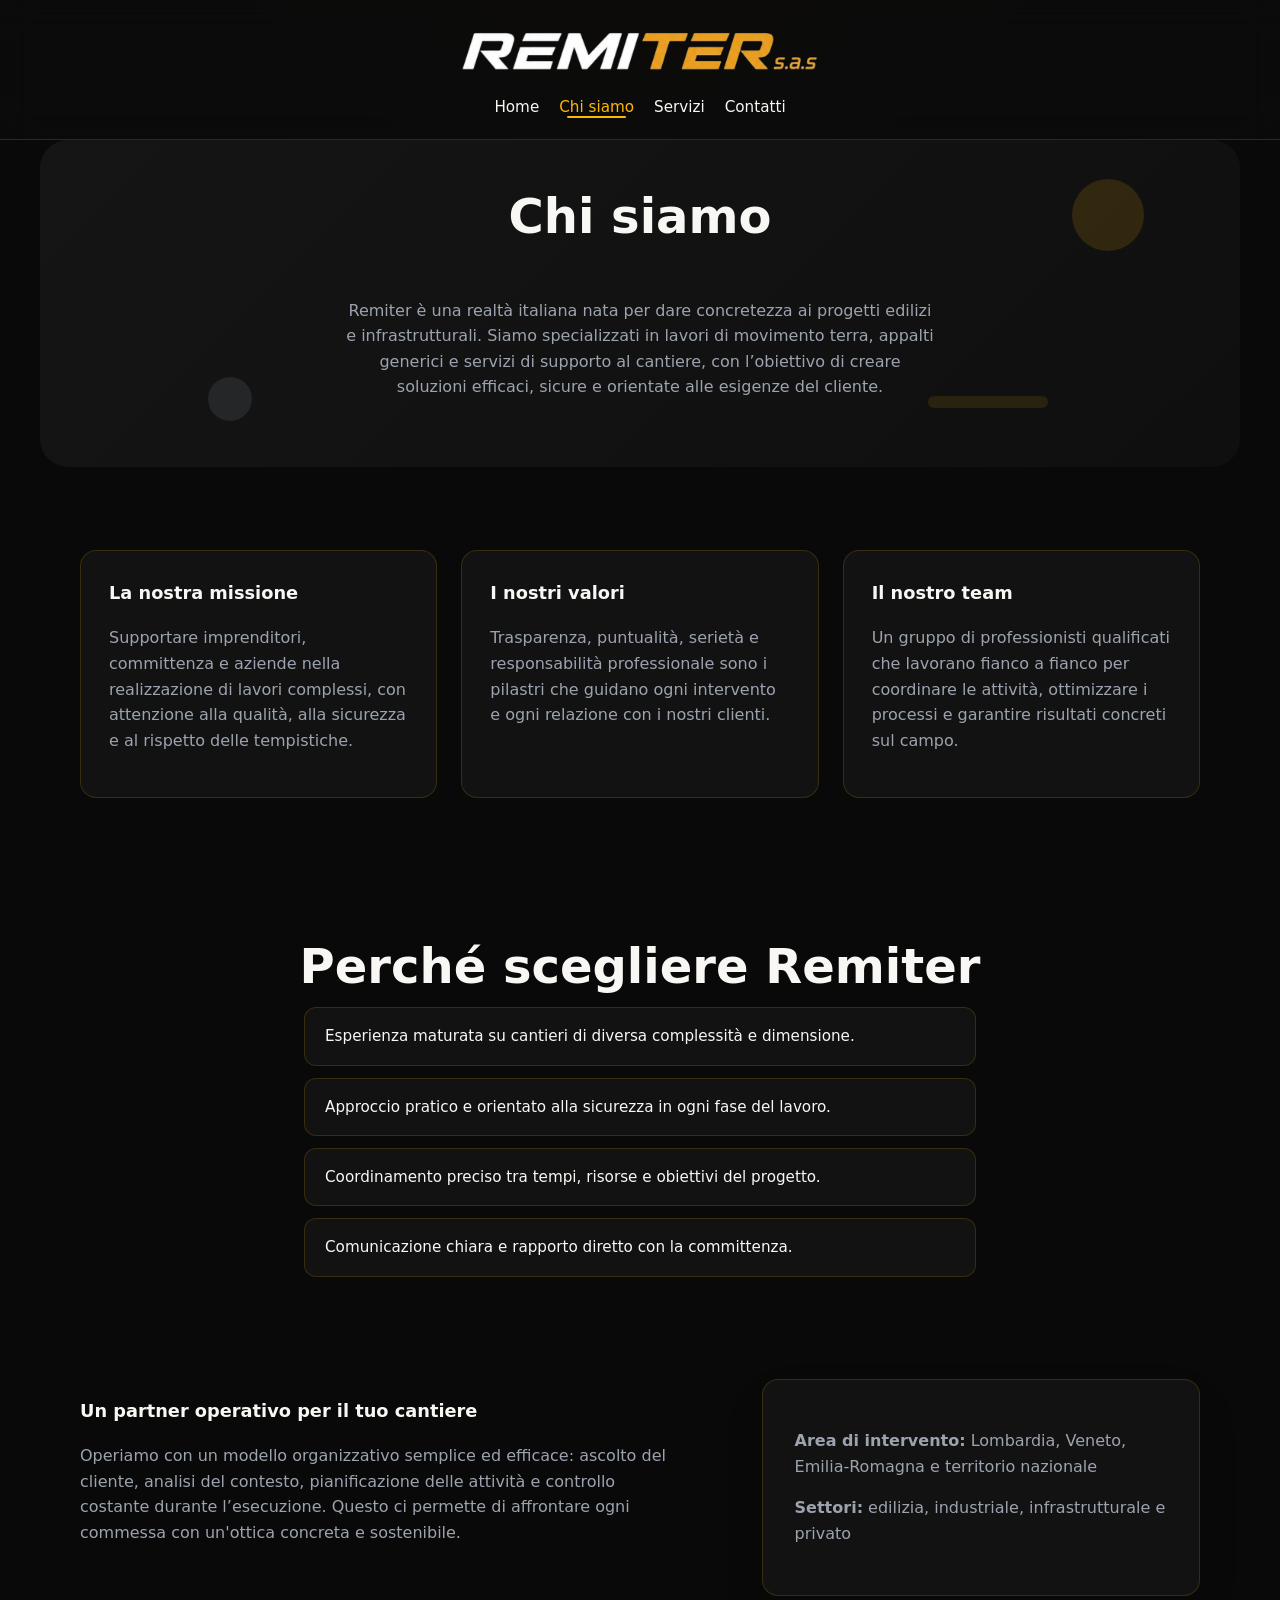
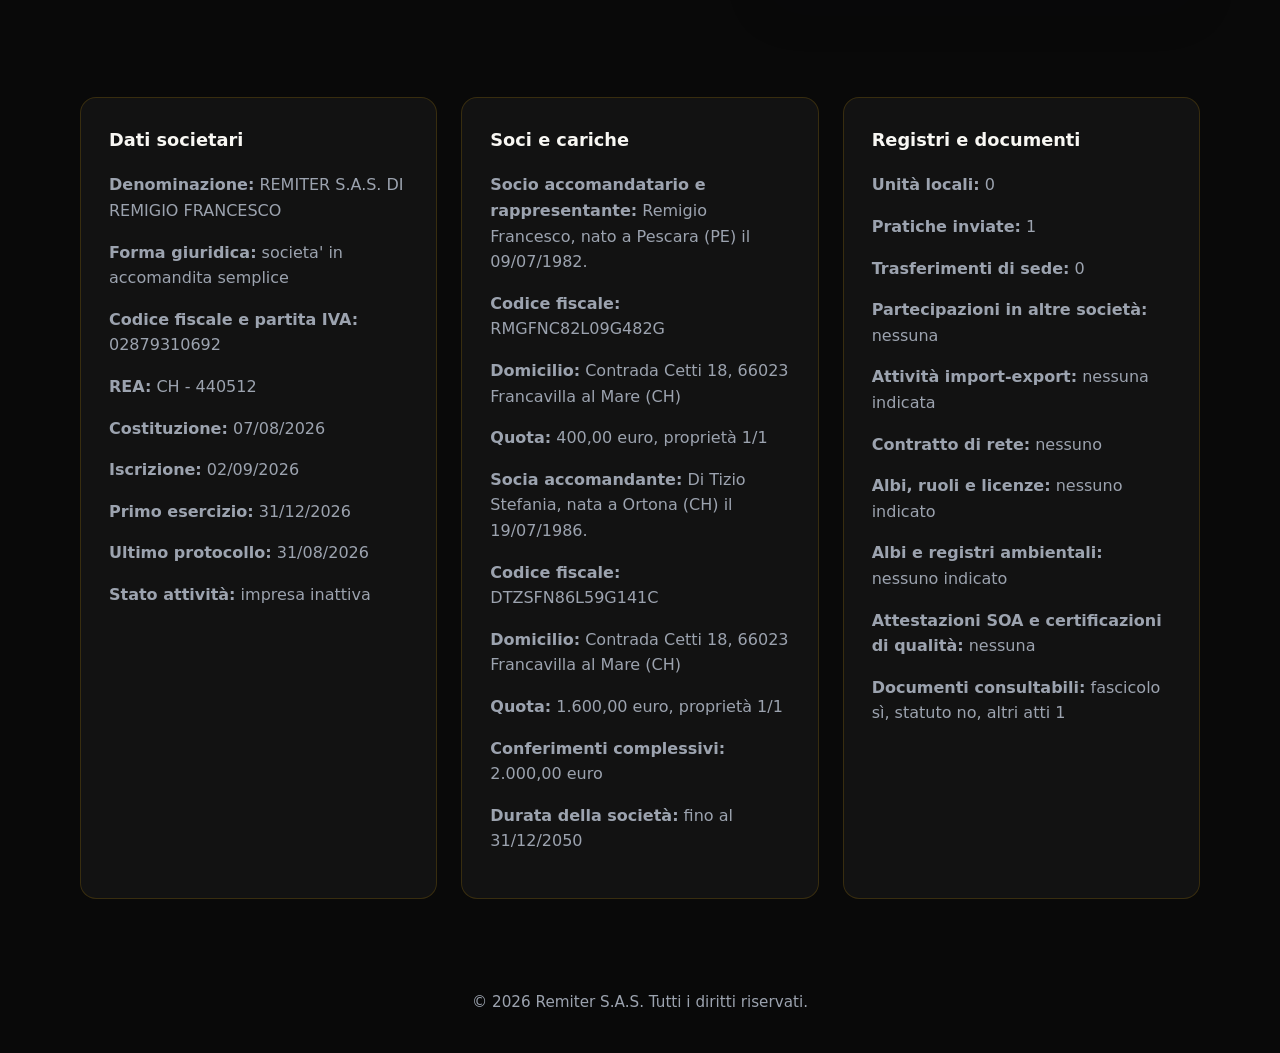
==== commit 583228ab: "Add new company information and enhance styles for better layout and responsiveness" ====
--- a/chi-siamo.html
+++ b/chi-siamo.html
@@ -5,6 +5,7 @@
   <meta name="viewport" content="width=device-width, initial-scale=1.0" />
   <title>Chi siamo - Remiter</title>
   <link rel="stylesheet" href="styles.css" />
+  <link rel="stylesheet" href="styles.css?v=20260926" />
 </head>
 <body>
   <header class="site-header">
@@ -51,7 +52,7 @@
 
     <section class="section fade-in">
       <div class="container">
-        <h2>Perché scegliere Remiter</h2>
+        <h2 class="centered-heading">Perché scegliere Remiter</h2>
         <ul class="feature-list">
           <li>Esperienza maturata su cantieri di diversa complessità e dimensione.</li>
           <li>Approccio pratico e orientato alla sicurezza in ogni fase del lavoro.</li>
@@ -73,11 +74,54 @@
         </div>
       </div>
     </section>
+
+    <section class="section fade-in">
+      <div class="container service-grid">
+        <article>
+          <h3>Dati societari</h3>
+          <p><strong>Denominazione:</strong> REMITER S.A.S. DI REMIGIO FRANCESCO</p>
+          <p><strong>Forma giuridica:</strong> societa' in accomandita semplice</p>
+          <p><strong>Codice fiscale e partita IVA:</strong> 02879310692</p>
+          <p><strong>REA:</strong> CH - 440512</p>
+          <p><strong>Costituzione:</strong> 07/08/2026</p>
+          <p><strong>Iscrizione:</strong> 02/09/2026</p>
+          <p><strong>Primo esercizio:</strong> 31/12/2026</p>
+          <p><strong>Ultimo protocollo:</strong> 31/08/2026</p>
+          <p><strong>Stato attività:</strong> impresa inattiva</p>
+        </article>
+        <article>
+          <h3>Soci e cariche</h3>
+          <p><strong>Socio accomandatario e rappresentante:</strong> Remigio Francesco, nato a Pescara (PE) il 09/07/1982.</p>
+          <p><strong>Codice fiscale:</strong> RMGFNC82L09G482G</p>
+          <p><strong>Domicilio:</strong> Contrada Cetti 18, 66023 Francavilla al Mare (CH)</p>
+          <p><strong>Quota:</strong> 400,00 euro, proprietà 1/1</p>
+          <p><strong>Socia accomandante:</strong> Di Tizio Stefania, nata a Ortona (CH) il 19/07/1986.</p>
+          <p><strong>Codice fiscale:</strong> DTZSFN86L59G141C</p>
+          <p><strong>Domicilio:</strong> Contrada Cetti 18, 66023 Francavilla al Mare (CH)</p>
+          <p><strong>Quota:</strong> 1.600,00 euro, proprietà 1/1</p>
+          <p><strong>Conferimenti complessivi:</strong> 2.000,00 euro</p>
+          <p><strong>Durata della società:</strong> fino al 31/12/2050</p>
+        </article>
+        <article>
+          <h3>Registri e documenti</h3>
+          <p><strong>Unità locali:</strong> 0</p>
+          <p><strong>Pratiche inviate:</strong> 1</p>
+          <p><strong>Trasferimenti di sede:</strong> 0</p>
+          <p><strong>Partecipazioni in altre società:</strong> nessuna</p>
+          <p><strong>Attività import-export:</strong> nessuna indicata</p>
+          <p><strong>Contratto di rete:</strong> nessuno</p>
+          <p><strong>Albi, ruoli e licenze:</strong> nessuno indicato</p>
+          <p><strong>Albi e registri ambientali:</strong> nessuno indicato</p>
+          <p><strong>Attestazioni SOA e certificazioni di qualità:</strong> nessuna</p>
+          <p><strong>Documenti consultabili:</strong> fascicolo sì, statuto no, altri atti 1</p>
+        </article>
+      </div>
+    </section>
   </main>
 
   <footer class="site-footer">
     <div class="container">
-      <p>&copy; 2026 Remiter. Tutti i diritti riservati.</p>
+      <p>&copy; 2026 Remiter S.A.S. Tutti i diritti riservati.</p>
     </div>
   </footer>
 
--- a/styles.css
+++ b/styles.css
@@ -238,6 +238,10 @@
   line-height: 1.05;
 }
 
+.section .centered-heading {
+  text-align: center;
+}
+
 .section p {
   max-width: 58ch;
   color: var(--muted);
@@ -533,8 +537,8 @@
   border-radius: 1.75rem;
   background: linear-gradient(135deg, #151515 0%, #0f0f0f 100%);
   padding: 3rem 2rem;
-  margin: 0 auto 2rem;
-  width: min(1180px, calc(100% - 2rem));
+  margin: 0 0 2rem;
+  width: 100%;
 }
 
 .page-hero .container {
@@ -542,6 +546,10 @@
   gap: 1.5rem;
   align-items: center;
   text-align: center;
+}
+
+.page-hero .container > p {
+  margin-inline: auto;
 }
 
 .intro-contact-copy {
@@ -641,6 +649,10 @@
   line-height: 1.05;
 }
 
+.section h2.centered-heading {
+  text-align: center;
+}
+
 .section p {
   max-width: 58ch;
   color: var(--muted);
@@ -664,10 +676,54 @@
   padding: 1rem 1.25rem;
 }
 
+.social-object {
+  display: block;
+}
+
+.social-object > div {
+  max-width: 1000px;
+  margin: 0 auto;
+}
+
+.social-object h2 {
+  text-align: center;
+}
+
+.social-object .feature-list {
+  max-width: none;
+  grid-template-columns: repeat(2, minmax(0, 1fr));
+  align-items: stretch;
+  text-align: left;
+}
+
+.social-object .feature-list li {
+  height: 100%;
+  text-align: center;
+  display: flex;
+  align-items: center;
+  justify-content: center;
+  border-left: 3px solid var(--primary);
+}
+
+.social-object > div > p {
+  max-width: 760px;
+  margin: 1.5rem auto 0;
+  text-align: center;
+}
+
+@media (min-width: 641px) {
+  .social-object .feature-list li:last-child:nth-child(odd) {
+    grid-column: 1 / -1;
+    width: calc((100% - 1.5rem) / 2);
+    justify-self: center;
+  }
+}
+
 .service-grid {
   display: grid;
   gap: 1.5rem;
-  grid-template-columns: repeat(auto-fit, minmax(220px, 1fr));
+  grid-template-columns: repeat(3, minmax(0, 1fr));
+  align-items: stretch;
 }
 
 .home-grid {
@@ -680,6 +736,14 @@
   border: 1px solid var(--border);
   border-radius: 1rem;
   padding: 1.75rem;
+  min-width: 0;
+  height: 100%;
+}
+
+@media (min-width: 841px) {
+  .service-grid article:last-child:nth-child(3n + 1) {
+    grid-column: 2;
+  }
 }
 
 .service-grid h3 {
@@ -714,6 +778,7 @@
 .contact-list {
   display: grid;
   gap: 1.3rem;
+  grid-template-columns: repeat(2, minmax(0, 1fr));
   justify-items: center;
   text-align: center;
 }
@@ -725,6 +790,14 @@
   color: #dfe2e8;
   font-size: clamp(0.95rem, 1.2vw, 1.2rem);
   line-height: 1.4;
+}
+
+.contact-list p {
+  width: 100%;
+  padding: 0.85rem 1rem;
+  border: 1px solid rgba(255, 183, 3, 0.12);
+  border-radius: 0.75rem;
+  background: rgba(255, 255, 255, 0.02);
 }
 
 .contact-list strong,
@@ -925,7 +998,7 @@
 @media (max-width: 840px) {
   .service-grid,
   .contact-grid {
-    grid-template-columns: 1fr;
+    grid-template-columns: repeat(2, minmax(0, 1fr));
   }
 
   .site-header .container {
@@ -1138,6 +1211,16 @@
     gap: 1rem;
   }
 
+  .service-grid,
+  .contact-grid,
+  .contact-list {
+    grid-template-columns: 1fr;
+  }
+
+  .social-object .feature-list {
+    grid-template-columns: 1fr;
+  }
+
   .service-grid article,
   .contact-section form,
   .feature-list li,
@@ -1150,3 +1233,222 @@
   }
 }
 
+/* Premium motion system */
+:root {
+  --ease-premium: cubic-bezier(0.22, 1, 0.36, 1);
+  --ease-soft: cubic-bezier(0.16, 1, 0.3, 1);
+  --motion-fast: 180ms;
+  --motion-base: 420ms;
+  --motion-slow: 900ms;
+}
+
+body {
+  background:
+    radial-gradient(circle at 50% -12%, rgba(255, 183, 3, 0.08), transparent 32rem),
+    var(--bg);
+}
+
+.site-header {
+  background: rgba(12, 12, 12, 0.78);
+  backdrop-filter: blur(16px) saturate(120%);
+  transition: background var(--motion-base) var(--ease-soft), box-shadow var(--motion-base) var(--ease-soft), border-color var(--motion-base) var(--ease-soft);
+}
+
+.site-header:hover {
+  background: rgba(18, 18, 18, 0.9);
+  box-shadow: 0 14px 36px rgba(0, 0, 0, 0.2);
+}
+
+nav a {
+  position: relative;
+  transition: color var(--motion-fast) var(--ease-soft);
+}
+
+nav a::after {
+  position: absolute;
+  right: 0.5rem;
+  bottom: 0.05rem;
+  left: 0.5rem;
+  height: 2px;
+  border-radius: 999px;
+  background: var(--primary);
+  content: "";
+  transform: scaleX(0);
+  transform-origin: center;
+  transition: transform var(--motion-base) var(--ease-premium);
+}
+
+nav a:hover::after,
+nav a.active::after {
+  transform: scaleX(1);
+}
+
+.brand-logo {
+  transition: transform var(--motion-base) var(--ease-premium), filter var(--motion-base) var(--ease-soft);
+}
+
+.brand:hover .brand-logo {
+  filter: drop-shadow(0 0 1rem rgba(255, 183, 3, 0.2));
+  transform: scale(1.015);
+}
+
+.button,
+button,
+#popup-close {
+  position: relative;
+  overflow: hidden;
+  transition: transform var(--motion-base) var(--ease-premium), background var(--motion-base) var(--ease-soft), box-shadow var(--motion-base) var(--ease-soft);
+}
+
+.button::after,
+button::after,
+#popup-close::after {
+  position: absolute;
+  inset: 0;
+  background: linear-gradient(105deg, transparent 35%, rgba(255, 255, 255, 0.24) 50%, transparent 65%);
+  content: "";
+  transform: translateX(-125%);
+  transition: transform 700ms var(--ease-soft);
+}
+
+.button:hover,
+button:hover,
+#popup-close:hover {
+  box-shadow: 0 12px 28px rgba(255, 183, 3, 0.16);
+  transform: translateY(-3px);
+}
+
+.button:hover::after,
+button:hover::after,
+#popup-close:hover::after {
+  transform: translateX(125%);
+}
+
+.hero-image img {
+  animation: premiumFloat 10s ease-in-out infinite;
+  transition: box-shadow var(--motion-slow) var(--ease-soft), transform var(--motion-slow) var(--ease-premium);
+}
+
+.hero-image:hover img {
+  box-shadow: 0 30px 80px rgba(255, 183, 3, 0.12);
+  transform: translateY(-6px) scale(1.01);
+}
+
+.graphic,
+.page-hero .hero-decor span {
+  animation: premiumDrift 9s ease-in-out infinite;
+}
+
+.service-grid article,
+.process-grid div,
+.stats-grid article,
+.info-card,
+.feature-list li {
+  position: relative;
+  overflow: hidden;
+  transition: transform var(--motion-base) var(--ease-premium), border-color var(--motion-base) var(--ease-soft), box-shadow var(--motion-base) var(--ease-soft), background var(--motion-base) var(--ease-soft);
+}
+
+.service-grid article::before,
+.process-grid div::before,
+.stats-grid article::before,
+.feature-list li::before {
+  position: absolute;
+  top: 0;
+  left: 0;
+  width: 100%;
+  height: 2px;
+  background: linear-gradient(90deg, transparent, var(--primary), transparent);
+  content: "";
+  opacity: 0;
+  transform: scaleX(0.35);
+  transition: opacity var(--motion-base) var(--ease-soft), transform var(--motion-base) var(--ease-premium);
+}
+
+.service-grid article:hover,
+.process-grid div:hover,
+.stats-grid article:hover,
+.info-card:hover,
+.feature-list li:hover {
+  border-color: rgba(255, 183, 3, 0.42);
+  box-shadow: 0 22px 48px rgba(0, 0, 0, 0.24);
+  transform: translateY(-7px);
+}
+
+.service-grid article:hover::before,
+.process-grid div:hover::before,
+.stats-grid article:hover::before,
+.feature-list li:hover::before {
+  opacity: 1;
+  transform: scaleX(1);
+}
+
+.fade-in {
+  animation: premiumReveal var(--motion-slow) var(--ease-premium) forwards;
+}
+
+.fade-in:nth-child(4) {
+  animation-delay: 380ms;
+}
+
+.fade-in:nth-child(5) {
+  animation-delay: 500ms;
+}
+
+.fade-in:nth-child(6) {
+  animation-delay: 620ms;
+}
+
+@keyframes premiumReveal {
+  from {
+    opacity: 0;
+    transform: translateY(28px) scale(0.985);
+  }
+  to {
+    opacity: 1;
+    transform: translateY(0) scale(1);
+  }
+}
+
+@keyframes premiumFloat {
+  0%, 100% {
+    transform: translateY(0) rotate(0deg);
+  }
+  50% {
+    transform: translateY(-8px) rotate(0.35deg);
+  }
+}
+
+@keyframes premiumDrift {
+  0%, 100% {
+    opacity: 0.55;
+    transform: translate3d(0, 0, 0) scale(1);
+  }
+  50% {
+    opacity: 0.9;
+    transform: translate3d(0, -12px, 0) scale(1.04);
+  }
+}
+
+@media (prefers-reduced-motion: reduce) {
+  html {
+    scroll-behavior: auto;
+  }
+
+  *,
+  *::before,
+  *::after {
+    animation-duration: 0.01ms !important;
+    animation-iteration-count: 1 !important;
+    scroll-behavior: auto !important;
+    transition-duration: 0.01ms !important;
+  }
+
+  .site-header,
+  main,
+  .fade-in {
+    opacity: 1;
+    transform: none;
+  }
+}
+
--- a/styles.css
+++ b/styles.css
@@ -238,6 +238,10 @@
   line-height: 1.05;
 }
 
+.section .centered-heading {
+  text-align: center;
+}
+
 .section p {
   max-width: 58ch;
   color: var(--muted);
@@ -533,8 +537,8 @@
   border-radius: 1.75rem;
   background: linear-gradient(135deg, #151515 0%, #0f0f0f 100%);
   padding: 3rem 2rem;
-  margin: 0 auto 2rem;
-  width: min(1180px, calc(100% - 2rem));
+  margin: 0 0 2rem;
+  width: 100%;
 }
 
 .page-hero .container {
@@ -542,6 +546,10 @@
   gap: 1.5rem;
   align-items: center;
   text-align: center;
+}
+
+.page-hero .container > p {
+  margin-inline: auto;
 }
 
 .intro-contact-copy {
@@ -641,6 +649,10 @@
   line-height: 1.05;
 }
 
+.section h2.centered-heading {
+  text-align: center;
+}
+
 .section p {
   max-width: 58ch;
   color: var(--muted);
@@ -664,10 +676,54 @@
   padding: 1rem 1.25rem;
 }
 
+.social-object {
+  display: block;
+}
+
+.social-object > div {
+  max-width: 1000px;
+  margin: 0 auto;
+}
+
+.social-object h2 {
+  text-align: center;
+}
+
+.social-object .feature-list {
+  max-width: none;
+  grid-template-columns: repeat(2, minmax(0, 1fr));
+  align-items: stretch;
+  text-align: left;
+}
+
+.social-object .feature-list li {
+  height: 100%;
+  text-align: center;
+  display: flex;
+  align-items: center;
+  justify-content: center;
+  border-left: 3px solid var(--primary);
+}
+
+.social-object > div > p {
+  max-width: 760px;
+  margin: 1.5rem auto 0;
+  text-align: center;
+}
+
+@media (min-width: 641px) {
+  .social-object .feature-list li:last-child:nth-child(odd) {
+    grid-column: 1 / -1;
+    width: calc((100% - 1.5rem) / 2);
+    justify-self: center;
+  }
+}
+
 .service-grid {
   display: grid;
   gap: 1.5rem;
-  grid-template-columns: repeat(auto-fit, minmax(220px, 1fr));
+  grid-template-columns: repeat(3, minmax(0, 1fr));
+  align-items: stretch;
 }
 
 .home-grid {
@@ -680,6 +736,14 @@
   border: 1px solid var(--border);
   border-radius: 1rem;
   padding: 1.75rem;
+  min-width: 0;
+  height: 100%;
+}
+
+@media (min-width: 841px) {
+  .service-grid article:last-child:nth-child(3n + 1) {
+    grid-column: 2;
+  }
 }
 
 .service-grid h3 {
@@ -714,6 +778,7 @@
 .contact-list {
   display: grid;
   gap: 1.3rem;
+  grid-template-columns: repeat(2, minmax(0, 1fr));
   justify-items: center;
   text-align: center;
 }
@@ -725,6 +790,14 @@
   color: #dfe2e8;
   font-size: clamp(0.95rem, 1.2vw, 1.2rem);
   line-height: 1.4;
+}
+
+.contact-list p {
+  width: 100%;
+  padding: 0.85rem 1rem;
+  border: 1px solid rgba(255, 183, 3, 0.12);
+  border-radius: 0.75rem;
+  background: rgba(255, 255, 255, 0.02);
 }
 
 .contact-list strong,
@@ -925,7 +998,7 @@
 @media (max-width: 840px) {
   .service-grid,
   .contact-grid {
-    grid-template-columns: 1fr;
+    grid-template-columns: repeat(2, minmax(0, 1fr));
   }
 
   .site-header .container {
@@ -1138,6 +1211,16 @@
     gap: 1rem;
   }
 
+  .service-grid,
+  .contact-grid,
+  .contact-list {
+    grid-template-columns: 1fr;
+  }
+
+  .social-object .feature-list {
+    grid-template-columns: 1fr;
+  }
+
   .service-grid article,
   .contact-section form,
   .feature-list li,
@@ -1150,3 +1233,222 @@
   }
 }
 
+/* Premium motion system */
+:root {
+  --ease-premium: cubic-bezier(0.22, 1, 0.36, 1);
+  --ease-soft: cubic-bezier(0.16, 1, 0.3, 1);
+  --motion-fast: 180ms;
+  --motion-base: 420ms;
+  --motion-slow: 900ms;
+}
+
+body {
+  background:
+    radial-gradient(circle at 50% -12%, rgba(255, 183, 3, 0.08), transparent 32rem),
+    var(--bg);
+}
+
+.site-header {
+  background: rgba(12, 12, 12, 0.78);
+  backdrop-filter: blur(16px) saturate(120%);
+  transition: background var(--motion-base) var(--ease-soft), box-shadow var(--motion-base) var(--ease-soft), border-color var(--motion-base) var(--ease-soft);
+}
+
+.site-header:hover {
+  background: rgba(18, 18, 18, 0.9);
+  box-shadow: 0 14px 36px rgba(0, 0, 0, 0.2);
+}
+
+nav a {
+  position: relative;
+  transition: color var(--motion-fast) var(--ease-soft);
+}
+
+nav a::after {
+  position: absolute;
+  right: 0.5rem;
+  bottom: 0.05rem;
+  left: 0.5rem;
+  height: 2px;
+  border-radius: 999px;
+  background: var(--primary);
+  content: "";
+  transform: scaleX(0);
+  transform-origin: center;
+  transition: transform var(--motion-base) var(--ease-premium);
+}
+
+nav a:hover::after,
+nav a.active::after {
+  transform: scaleX(1);
+}
+
+.brand-logo {
+  transition: transform var(--motion-base) var(--ease-premium), filter var(--motion-base) var(--ease-soft);
+}
+
+.brand:hover .brand-logo {
+  filter: drop-shadow(0 0 1rem rgba(255, 183, 3, 0.2));
+  transform: scale(1.015);
+}
+
+.button,
+button,
+#popup-close {
+  position: relative;
+  overflow: hidden;
+  transition: transform var(--motion-base) var(--ease-premium), background var(--motion-base) var(--ease-soft), box-shadow var(--motion-base) var(--ease-soft);
+}
+
+.button::after,
+button::after,
+#popup-close::after {
+  position: absolute;
+  inset: 0;
+  background: linear-gradient(105deg, transparent 35%, rgba(255, 255, 255, 0.24) 50%, transparent 65%);
+  content: "";
+  transform: translateX(-125%);
+  transition: transform 700ms var(--ease-soft);
+}
+
+.button:hover,
+button:hover,
+#popup-close:hover {
+  box-shadow: 0 12px 28px rgba(255, 183, 3, 0.16);
+  transform: translateY(-3px);
+}
+
+.button:hover::after,
+button:hover::after,
+#popup-close:hover::after {
+  transform: translateX(125%);
+}
+
+.hero-image img {
+  animation: premiumFloat 10s ease-in-out infinite;
+  transition: box-shadow var(--motion-slow) var(--ease-soft), transform var(--motion-slow) var(--ease-premium);
+}
+
+.hero-image:hover img {
+  box-shadow: 0 30px 80px rgba(255, 183, 3, 0.12);
+  transform: translateY(-6px) scale(1.01);
+}
+
+.graphic,
+.page-hero .hero-decor span {
+  animation: premiumDrift 9s ease-in-out infinite;
+}
+
+.service-grid article,
+.process-grid div,
+.stats-grid article,
+.info-card,
+.feature-list li {
+  position: relative;
+  overflow: hidden;
+  transition: transform var(--motion-base) var(--ease-premium), border-color var(--motion-base) var(--ease-soft), box-shadow var(--motion-base) var(--ease-soft), background var(--motion-base) var(--ease-soft);
+}
+
+.service-grid article::before,
+.process-grid div::before,
+.stats-grid article::before,
+.feature-list li::before {
+  position: absolute;
+  top: 0;
+  left: 0;
+  width: 100%;
+  height: 2px;
+  background: linear-gradient(90deg, transparent, var(--primary), transparent);
+  content: "";
+  opacity: 0;
+  transform: scaleX(0.35);
+  transition: opacity var(--motion-base) var(--ease-soft), transform var(--motion-base) var(--ease-premium);
+}
+
+.service-grid article:hover,
+.process-grid div:hover,
+.stats-grid article:hover,
+.info-card:hover,
+.feature-list li:hover {
+  border-color: rgba(255, 183, 3, 0.42);
+  box-shadow: 0 22px 48px rgba(0, 0, 0, 0.24);
+  transform: translateY(-7px);
+}
+
+.service-grid article:hover::before,
+.process-grid div:hover::before,
+.stats-grid article:hover::before,
+.feature-list li:hover::before {
+  opacity: 1;
+  transform: scaleX(1);
+}
+
+.fade-in {
+  animation: premiumReveal var(--motion-slow) var(--ease-premium) forwards;
+}
+
+.fade-in:nth-child(4) {
+  animation-delay: 380ms;
+}
+
+.fade-in:nth-child(5) {
+  animation-delay: 500ms;
+}
+
+.fade-in:nth-child(6) {
+  animation-delay: 620ms;
+}
+
+@keyframes premiumReveal {
+  from {
+    opacity: 0;
+    transform: translateY(28px) scale(0.985);
+  }
+  to {
+    opacity: 1;
+    transform: translateY(0) scale(1);
+  }
+}
+
+@keyframes premiumFloat {
+  0%, 100% {
+    transform: translateY(0) rotate(0deg);
+  }
+  50% {
+    transform: translateY(-8px) rotate(0.35deg);
+  }
+}
+
+@keyframes premiumDrift {
+  0%, 100% {
+    opacity: 0.55;
+    transform: translate3d(0, 0, 0) scale(1);
+  }
+  50% {
+    opacity: 0.9;
+    transform: translate3d(0, -12px, 0) scale(1.04);
+  }
+}
+
+@media (prefers-reduced-motion: reduce) {
+  html {
+    scroll-behavior: auto;
+  }
+
+  *,
+  *::before,
+  *::after {
+    animation-duration: 0.01ms !important;
+    animation-iteration-count: 1 !important;
+    scroll-behavior: auto !important;
+    transition-duration: 0.01ms !important;
+  }
+
+  .site-header,
+  main,
+  .fade-in {
+    opacity: 1;
+    transform: none;
+  }
+}
+
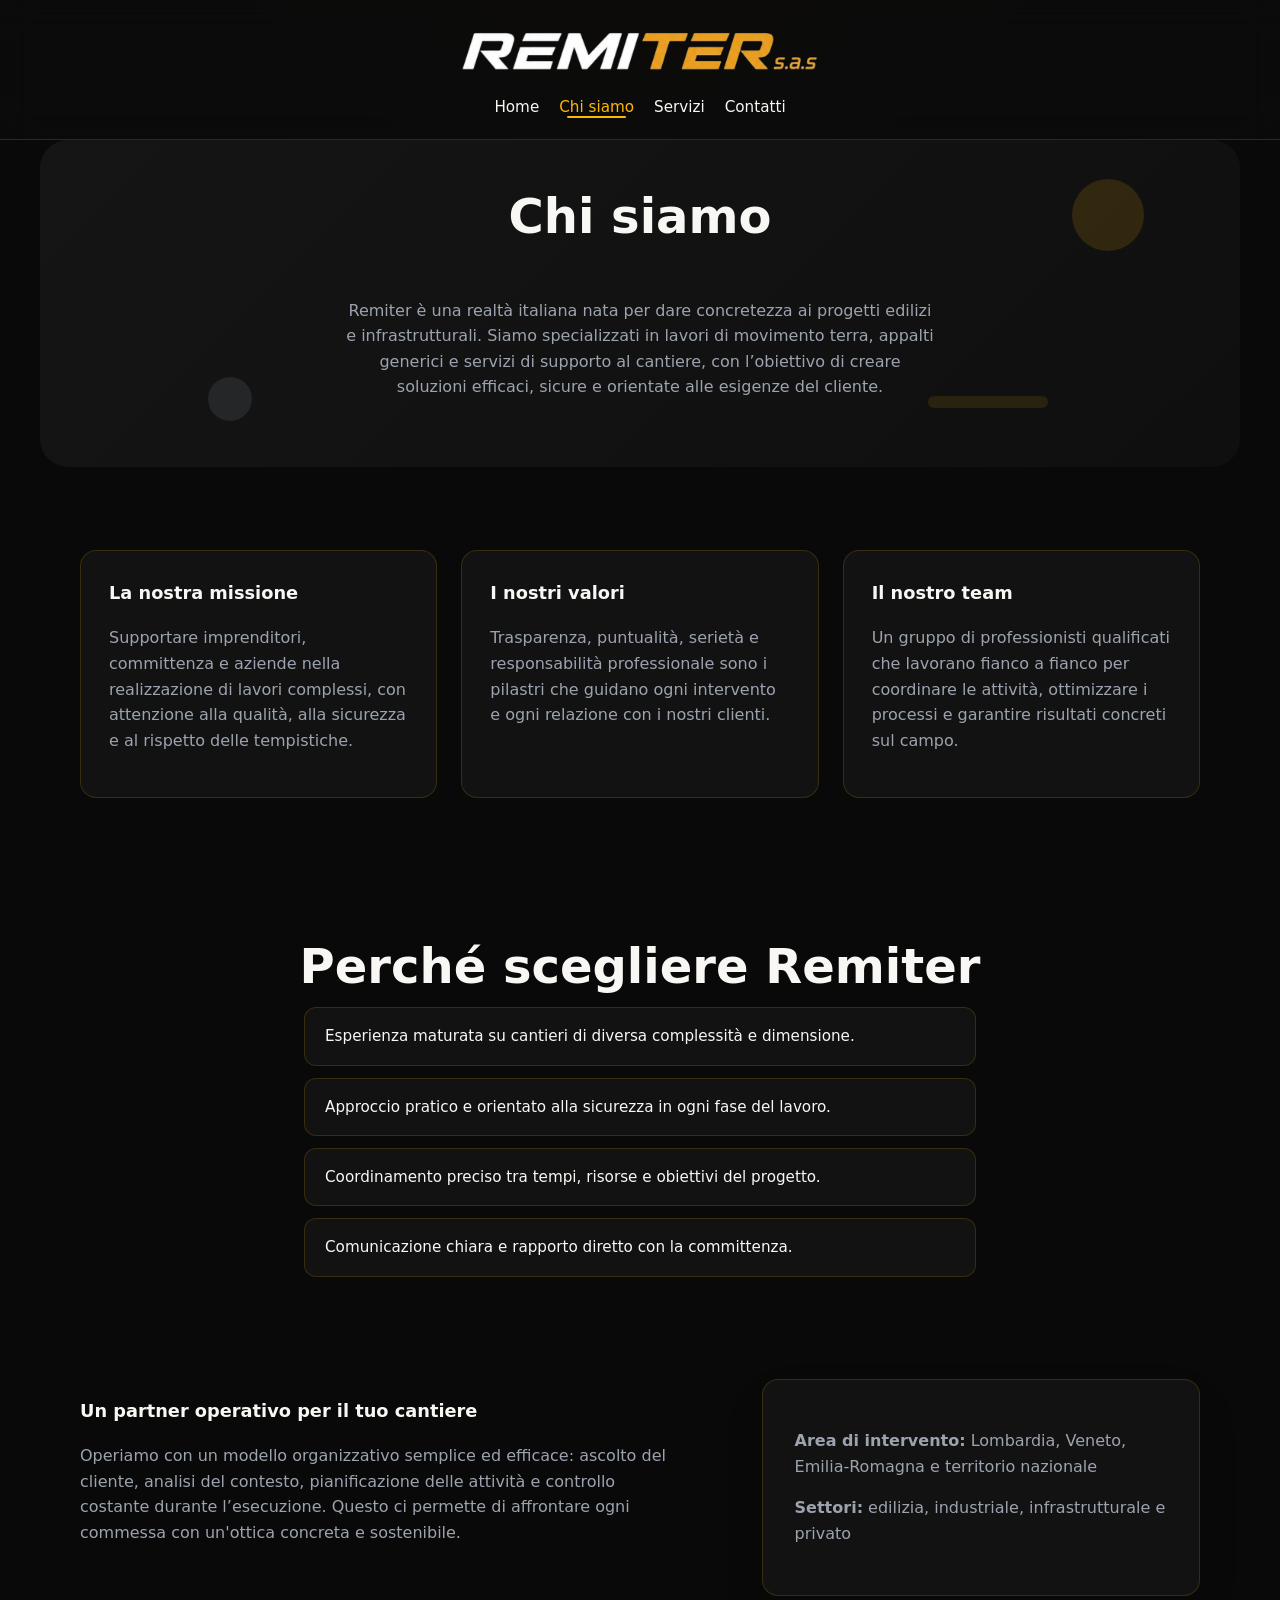
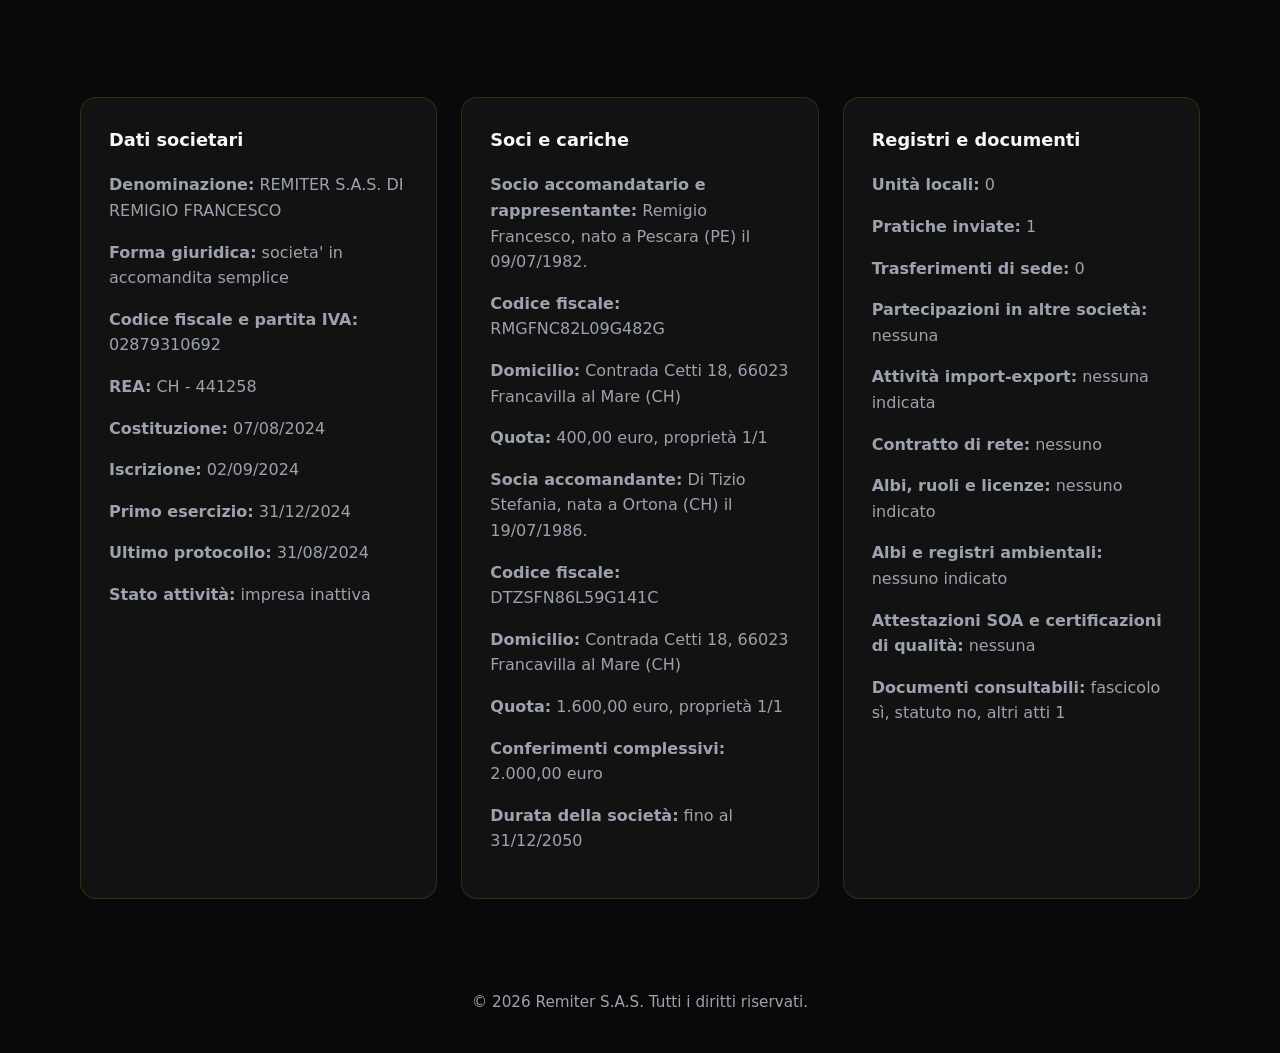
==== commit 6c0adb91: "Rimosse chiavi e aggiunto gitignore" ====
--- a/chi-siamo.html
+++ b/chi-siamo.html
@@ -82,11 +82,11 @@
           <p><strong>Denominazione:</strong> REMITER S.A.S. DI REMIGIO FRANCESCO</p>
           <p><strong>Forma giuridica:</strong> societa' in accomandita semplice</p>
           <p><strong>Codice fiscale e partita IVA:</strong> 02879310692</p>
-          <p><strong>REA:</strong> CH - 440512</p>
-          <p><strong>Costituzione:</strong> 07/08/2026</p>
-          <p><strong>Iscrizione:</strong> 02/09/2026</p>
-          <p><strong>Primo esercizio:</strong> 31/12/2026</p>
-          <p><strong>Ultimo protocollo:</strong> 31/08/2026</p>
+                    <p><strong>REA:</strong> CH - 441258</p>
+          <p><strong>Costituzione:</strong> 07/08/2024</p>
+          <p><strong>Iscrizione:</strong> 02/09/2024</p>
+          <p><strong>Primo esercizio:</strong> 31/12/2024</p>
+          <p><strong>Ultimo protocollo:</strong> 31/08/2024</p>
           <p><strong>Stato attività:</strong> impresa inattiva</p>
         </article>
         <article>
--- a/styles.css
+++ b/styles.css
@@ -800,6 +800,43 @@
   background: rgba(255, 255, 255, 0.02);
 }
 
+.map-frame {
+  width: 100%;
+  margin-top: 1.75rem;
+  overflow: hidden;
+  border: 1px solid rgba(255, 183, 3, 0.24);
+  border-radius: 1rem;
+  aspect-ratio: 16 / 7;
+  background: var(--surface);
+  box-shadow: 0 18px 44px rgba(0, 0, 0, 0.2);
+}
+
+.map-frame iframe {
+  width: 100%;
+  height: 100%;
+  display: block;
+  border: 0;
+}
+
+/* Fix per tessere Leaflet: la regola globale img { max-width: 100% } le distorcerebbe */
+.map-frame .leaflet-tile {
+  max-width: none;
+}
+
+.map-link {
+  display: block;
+  width: fit-content;
+  margin: 0.75rem auto 0;
+  color: var(--primary);
+  font-weight: 700;
+  text-decoration: none;
+}
+
+.map-link:hover {
+  color: var(--accent);
+  text-decoration: underline;
+}
+
 .contact-list strong,
 .company-meta strong {
   font-weight: 600;
--- a/styles.css
+++ b/styles.css
@@ -800,6 +800,43 @@
   background: rgba(255, 255, 255, 0.02);
 }
 
+.map-frame {
+  width: 100%;
+  margin-top: 1.75rem;
+  overflow: hidden;
+  border: 1px solid rgba(255, 183, 3, 0.24);
+  border-radius: 1rem;
+  aspect-ratio: 16 / 7;
+  background: var(--surface);
+  box-shadow: 0 18px 44px rgba(0, 0, 0, 0.2);
+}
+
+.map-frame iframe {
+  width: 100%;
+  height: 100%;
+  display: block;
+  border: 0;
+}
+
+/* Fix per tessere Leaflet: la regola globale img { max-width: 100% } le distorcerebbe */
+.map-frame .leaflet-tile {
+  max-width: none;
+}
+
+.map-link {
+  display: block;
+  width: fit-content;
+  margin: 0.75rem auto 0;
+  color: var(--primary);
+  font-weight: 700;
+  text-decoration: none;
+}
+
+.map-link:hover {
+  color: var(--accent);
+  text-decoration: underline;
+}
+
 .contact-list strong,
 .company-meta strong {
   font-weight: 600;
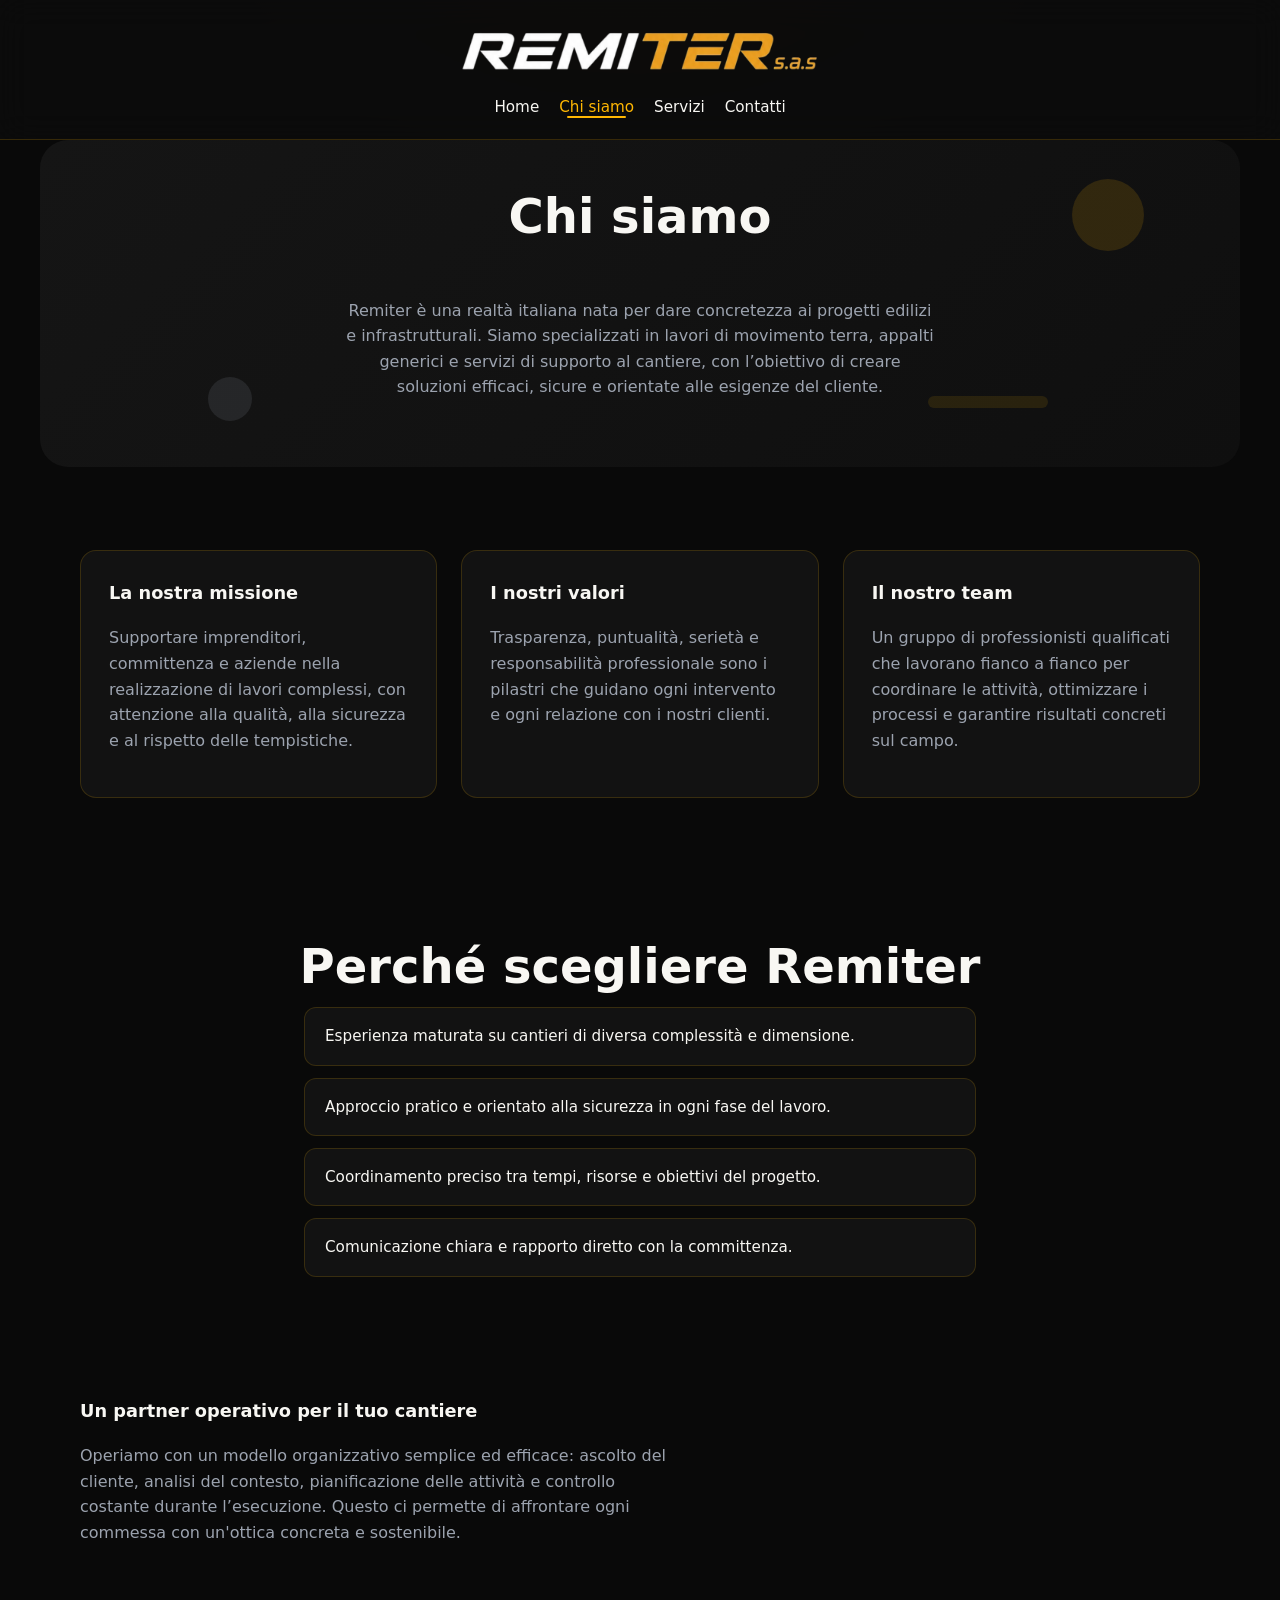
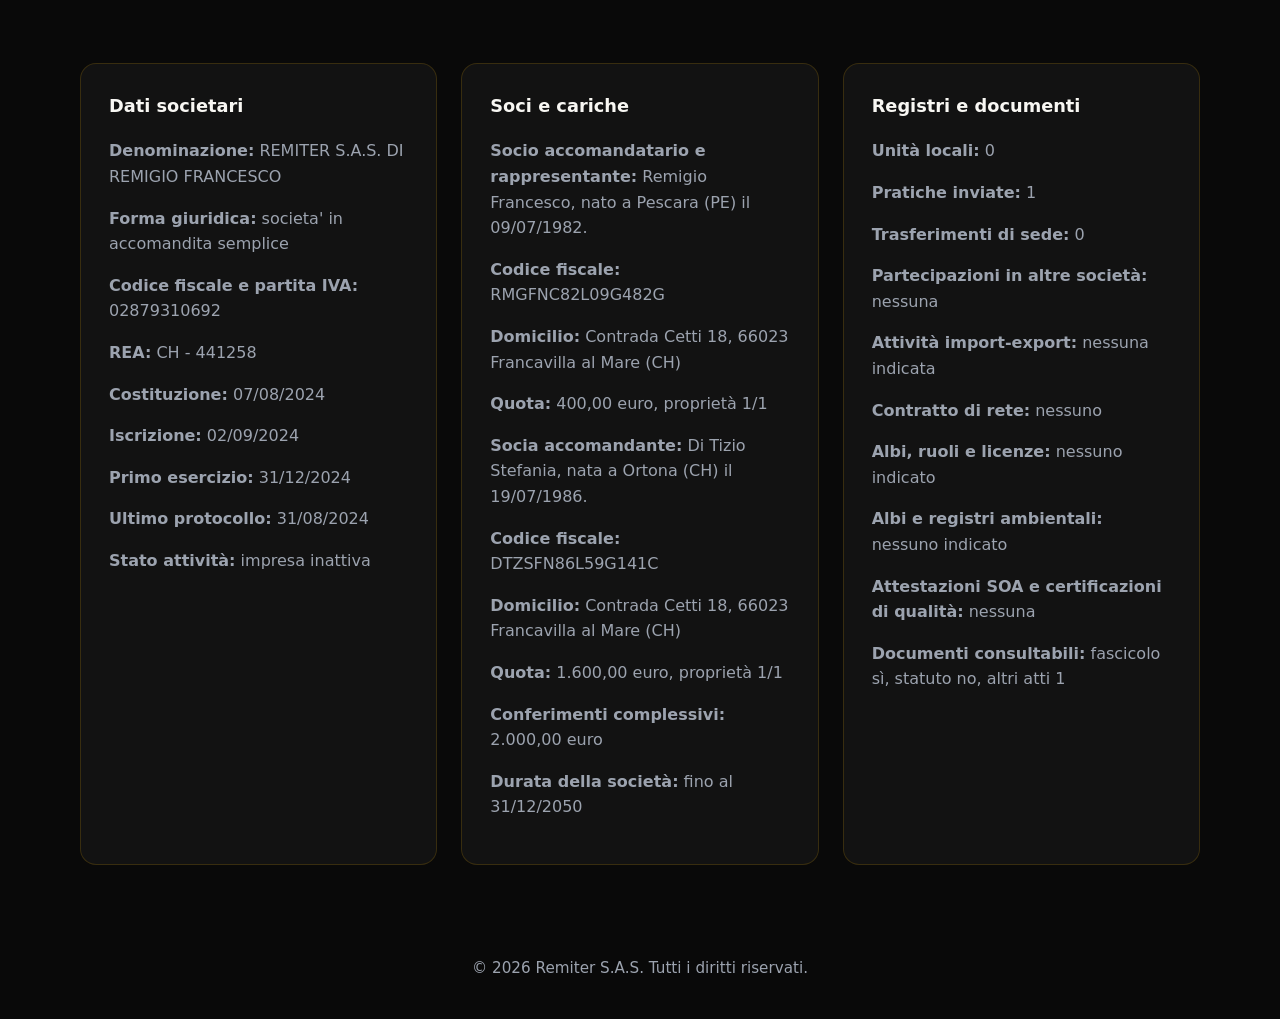
==== commit 6862893c: "Update .gitignore and add VS Code settings; remove unnecessary content from chi-siamo.html" ====
--- a/chi-siamo.html
+++ b/chi-siamo.html
@@ -67,14 +67,7 @@
         <div>
           <h3>Un partner operativo per il tuo cantiere</h3>
           <p>Operiamo con un modello organizzativo semplice ed efficace: ascolto del cliente, analisi del contesto, pianificazione delle attività e controllo costante durante l’esecuzione. Questo ci permette di affrontare ogni commessa con un'ottica concreta e sostenibile.</p>
-        </div>
-        <div class="info-card">
-          <p><strong>Area di intervento:</strong> Lombardia, Veneto, Emilia-Romagna e territorio nazionale</p>
-          <p><strong>Settori:</strong> edilizia, industriale, infrastrutturale e privato</p>
-        </div>
-      </div>
-    </section>
-
+          </section>
     <section class="section fade-in">
       <div class="container service-grid">
         <article>
